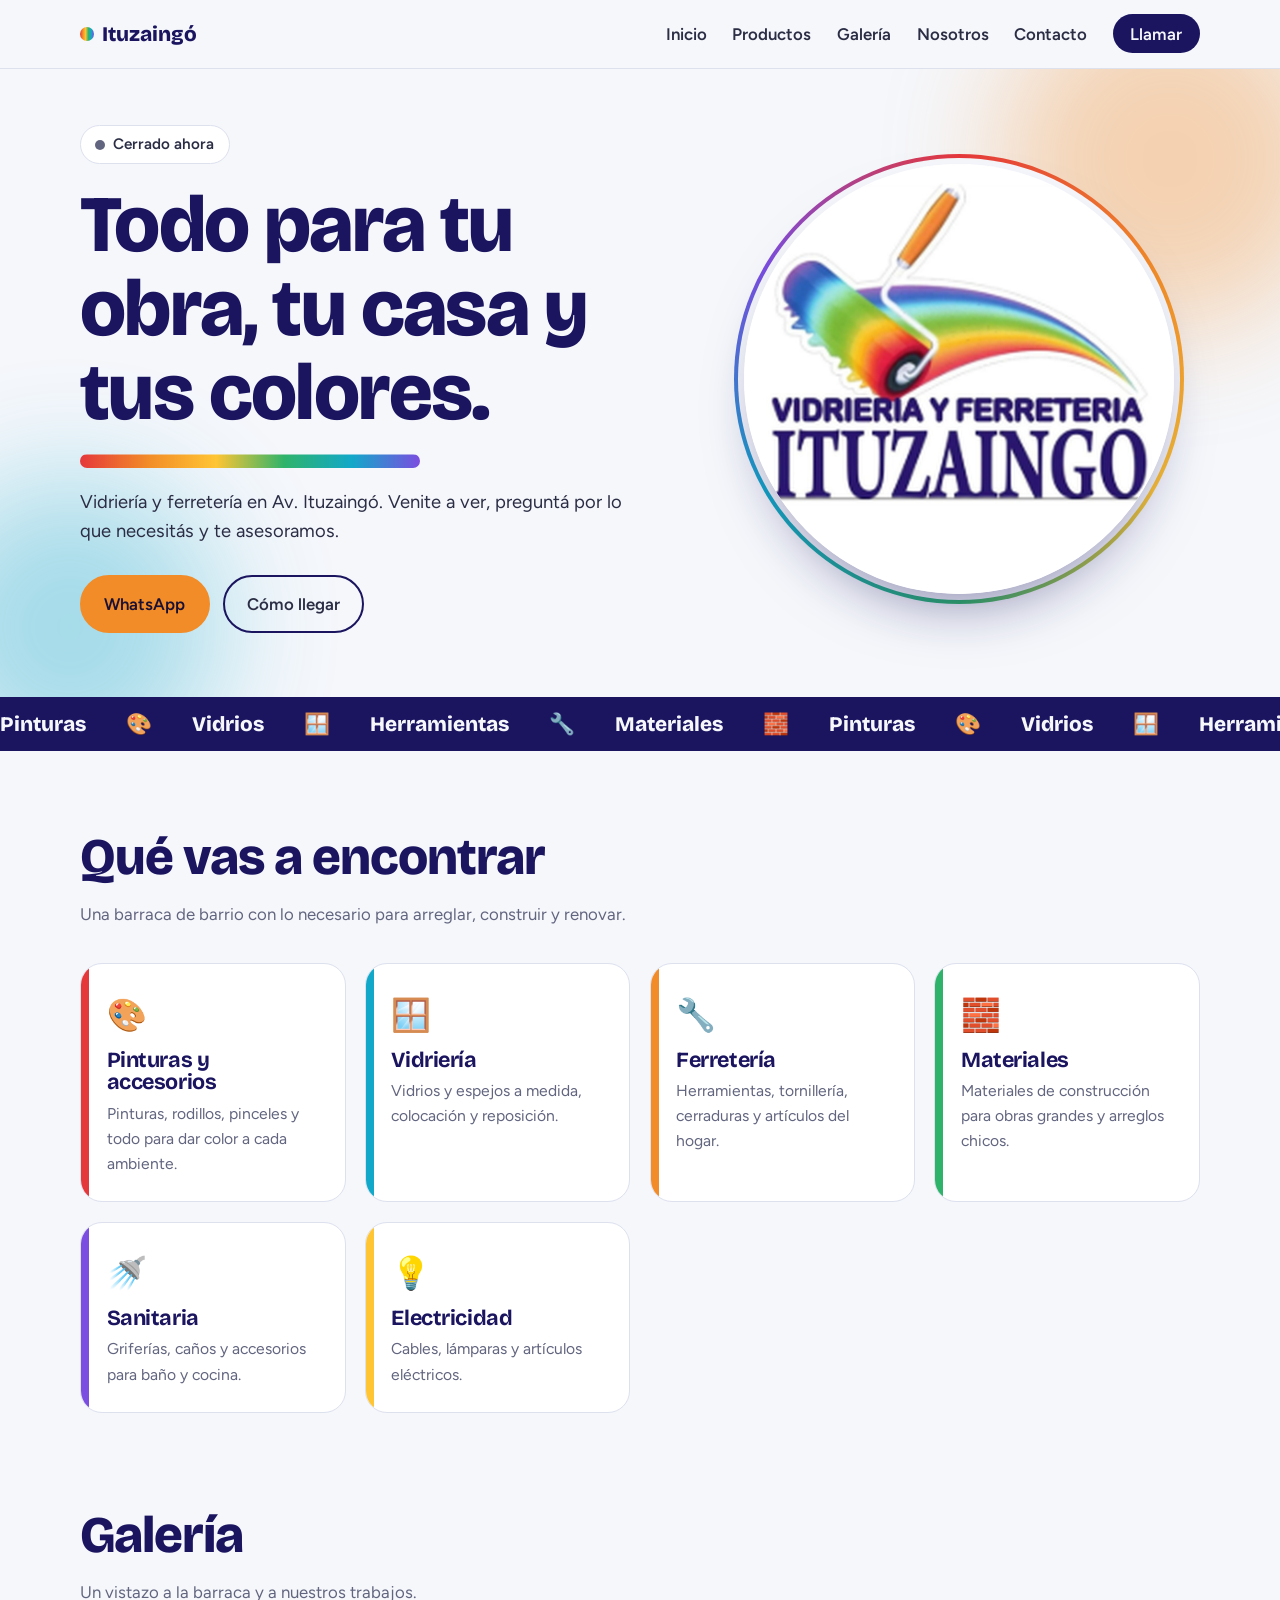
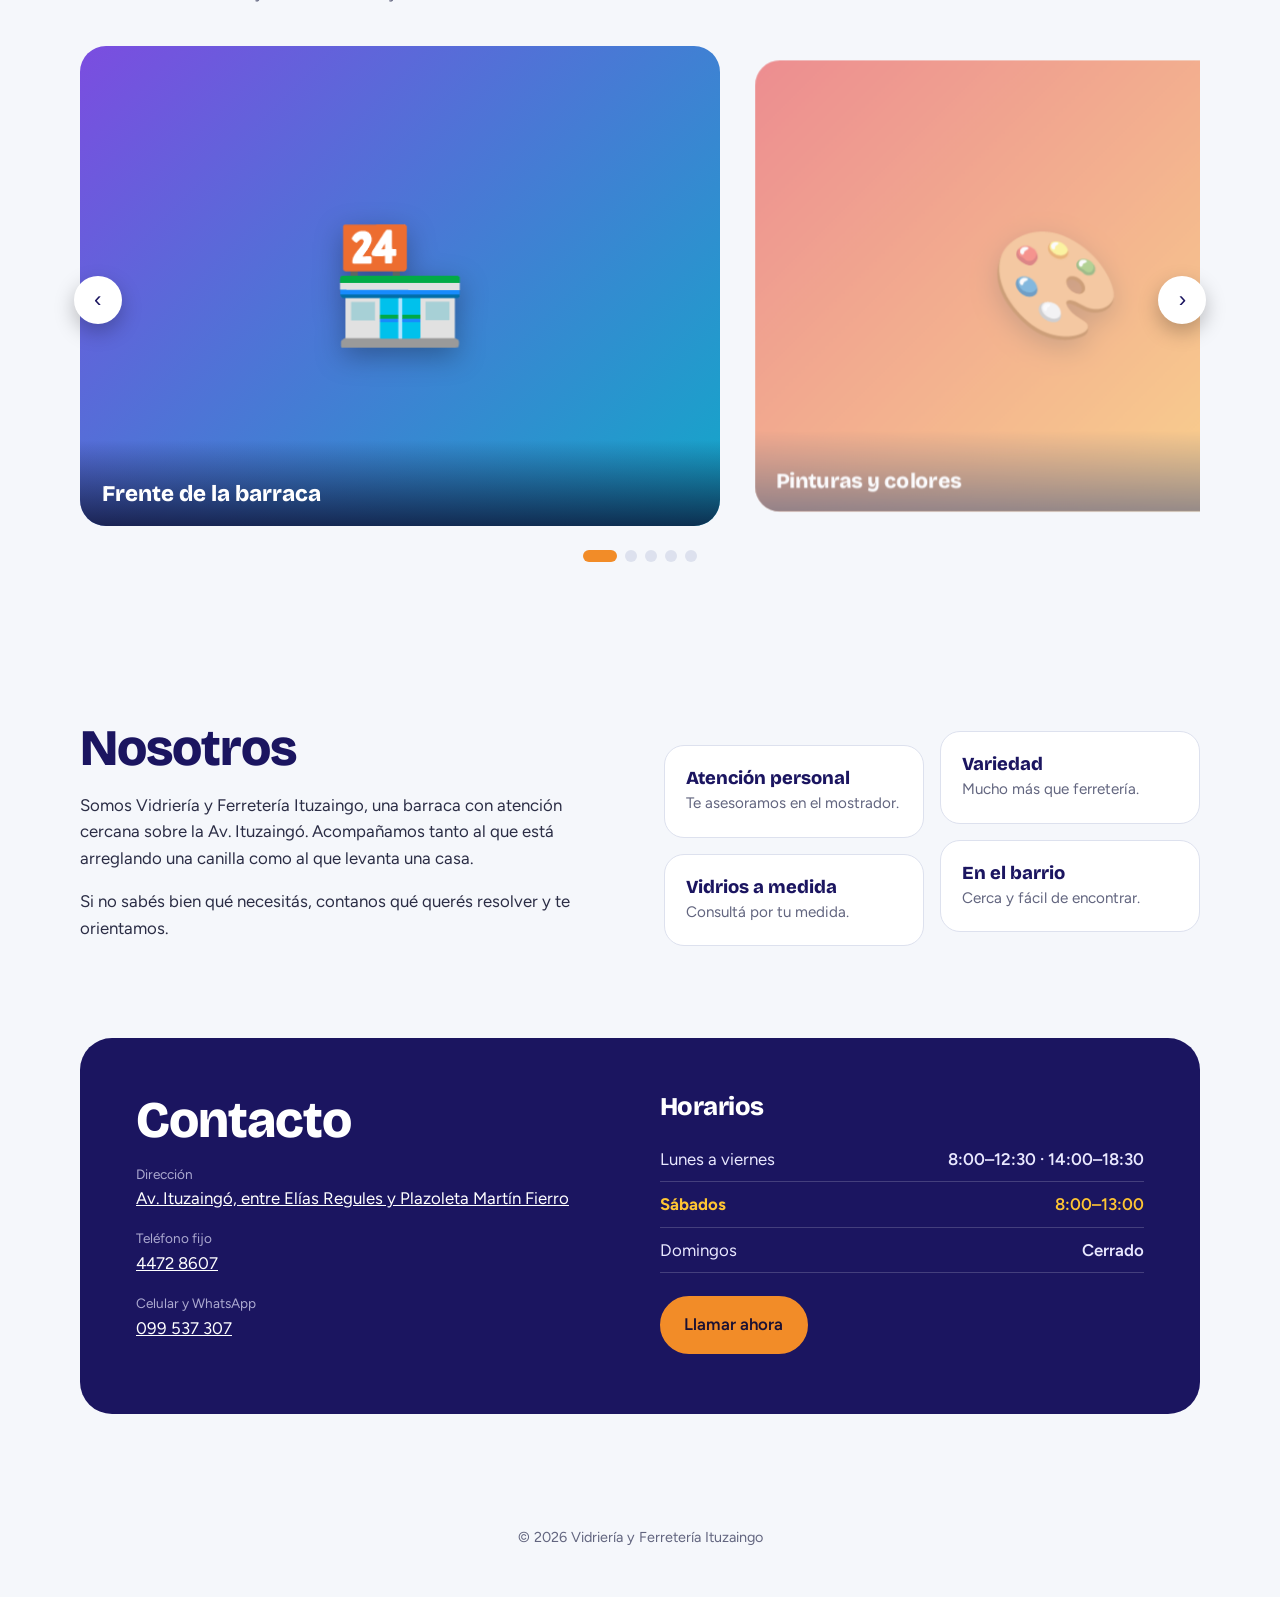
==== index.html @ 7d76b1da "Create index.html" ====
<!DOCTYPE html>
<html lang="es">
<head>
<meta charset="utf-8">
<meta name="viewport" content="width=device-width, initial-scale=1, viewport-fit=cover">
<title>Barraca Ituzaingó · Vidriería y Ferretería</title>
<meta name="description" content="Vidriería y Ferretería Ituzaingo. Av. Ituzaingó, entre Elías Regules y Plazoleta Martín Fierro.">
<link rel="preconnect" href="https://fonts.googleapis.com">
<link href="https://fonts.googleapis.com/css2?family=Bricolage+Grotesque:opsz,wght@12..96,500;12..96,800&family=Figtree:wght@400;600&display=swap" rel="stylesheet">
<style>
:root{--bg:#f5f7fb;--ink:#1b1560;--text:#2b2d45;--muted:#62657f;--card:#fff;--line:#dde1ee;--o:#f28c28;--y:#ffc533;--g:#2fb36a;--t:#12a8c9;--p:#7b4de0;--r:#e5383b;
--rb:linear-gradient(90deg,var(--r),var(--o),var(--y),var(--g),var(--t),var(--p));
--d:'Bricolage Grotesque','Trebuchet MS',system-ui,sans-serif;--b:'Figtree',system-ui,-apple-system,'Segoe UI',sans-serif}
:root:not([data-theme="light"]){color-scheme:light dark}
@media (prefers-color-scheme:dark){:root:not([data-theme="light"]){--bg:#0e0f22;--ink:#f1f0ff;--text:#d9daf0;--muted:#9a9cc0;--card:#171936;--line:#2a2d55}}
:root[data-theme="dark"]{--bg:#0e0f22;--ink:#f1f0ff;--text:#d9daf0;--muted:#9a9cc0;--card:#171936;--line:#2a2d55}
*{box-sizing:border-box;margin:0}
:root{padding-top:env(safe-area-inset-top,0px);padding-bottom:env(safe-area-inset-bottom,0px)}
html{scroll-behavior:smooth;scroll-padding-top:84px}
body{background:var(--bg);color:var(--text);font:400 1.05rem/1.6 var(--b);overflow-x:hidden}
h1,h2,h3{font-family:var(--d);color:var(--ink);line-height:1.05;letter-spacing:-.02em}
a{color:inherit}
:focus-visible{outline:3px solid var(--o);outline-offset:3px;border-radius:6px}
.w{width:min(1120px,100% - 2.5rem);margin-inline:auto}
section{padding:5rem 0}
h2{font-size:clamp(2rem,5vw,3.2rem);font-weight:800;margin-bottom:1rem}
.lead{max-width:60ch;color:var(--muted)}
/* header */
header{position:sticky;top:env(safe-area-inset-top,0px);z-index:20;background:color-mix(in srgb,var(--bg) 85%,transparent);backdrop-filter:blur(12px);border-bottom:1px solid var(--line)}
header .w{display:flex;align-items:center;justify-content:space-between;height:68px}
.brand{font:800 1.3rem var(--d);color:var(--ink);text-decoration:none;display:flex;gap:.5rem;align-items:center}
.brand i{width:14px;height:14px;border-radius:50%;background:var(--rb);display:inline-block}
nav ul{display:flex;gap:1.6rem;list-style:none;padding:0;align-items:center}
nav a{text-decoration:none;font-weight:600;position:relative;padding:.3rem 0}
nav a:not(.cta)::after{content:"";position:absolute;left:0;bottom:-2px;height:3px;width:100%;background:var(--rb);transform:scaleX(0);transform-origin:left;transition:transform .3s}
nav a:not(.cta):hover::after{transform:scaleX(1)}
.cta{background:var(--ink);color:var(--bg);padding:.6rem 1.1rem;border-radius:99px;font-weight:600;text-decoration:none}
.burger{display:none;background:none;border:0;width:44px;height:44px;cursor:pointer;color:var(--ink)}
.burger span{display:block;height:3px;background:currentColor;margin:6px 10px;border-radius:3px;transition:.3s}
@media(max-width:820px){.burger{display:block}
nav{position:fixed;inset:68px 0 auto 0;background:var(--bg);border-bottom:1px solid var(--line);padding:1rem 1.5rem 1.5rem;transform:translateY(-130%);transition:transform .35s;z-index:-1}
nav.open{transform:none}nav ul{flex-direction:column;align-items:flex-start;gap:1rem;font-size:1.2rem}
.burger.open span:nth-child(1){transform:translateY(9px) rotate(45deg)}.burger.open span:nth-child(2){opacity:0}.burger.open span:nth-child(3){transform:translateY(-9px) rotate(-45deg)}}
/* hero */
.hero{padding:3.5rem 0 4rem;position:relative;overflow:hidden}
.hero .w{display:grid;grid-template-columns:1.1fr .9fr;gap:3rem;align-items:center}
.hero h1{font-size:clamp(2.6rem,7vw,5rem);font-weight:800}
.hero p{margin:1.2rem 0 1.8rem;max-width:46ch;font-size:1.15rem}
.sweep{display:block;height:14px;border-radius:99px;background:var(--rb);margin-top:1.2rem;width:min(340px,80%);clip-path:inset(0 100% 0 0);animation:paint 1.4s .3s cubic-bezier(.7,0,.2,1) forwards}
@keyframes paint{to{clip-path:inset(0 0 0 0)}}
.btns{display:flex;flex-wrap:wrap;gap:.8rem}
.btn{display:inline-flex;align-items:center;gap:.5rem;padding:.85rem 1.4rem;border-radius:99px;font-weight:600;text-decoration:none;border:2px solid var(--ink);transition:transform .2s,box-shadow .2s}
.btn.main{background:var(--o);border-color:var(--o);color:#1a1033}
.btn:hover{transform:translateY(-3px);box-shadow:0 10px 24px -10px var(--o)}
.logo-card{position:relative;border-radius:50%;width:min(100%,430px);aspect-ratio:1;margin-inline:auto;animation:float 7s ease-in-out infinite}
.logo-card::before{content:"";position:absolute;inset:-10px;border-radius:50%;background:conic-gradient(var(--r),var(--o),var(--y),var(--g),var(--t),var(--p),var(--r));animation:spin 9s linear infinite}
.logo-card img{position:relative;width:100%;height:100%;display:block;border-radius:50%;background:#fff;box-shadow:0 30px 60px -25px rgba(27,21,96,.55),0 0 0 6px var(--bg)}
@keyframes spin{to{transform:rotate(360deg)}}
@keyframes float{50%{transform:translateY(-14px) rotate(-1.5deg)}}
.blob{position:absolute;border-radius:50%;filter:blur(60px);opacity:.35;z-index:-1}
.status{display:inline-flex;gap:.5rem;align-items:center;font-weight:600;font-size:.95rem;background:var(--card);border:1px solid var(--line);padding:.4rem .9rem;border-radius:99px;margin-bottom:1.2rem}
.status i{width:10px;height:10px;border-radius:50%;background:var(--muted)}
.status.on i{background:var(--g);animation:pulse 1.8s infinite}
@keyframes pulse{0%{box-shadow:0 0 0 0 rgba(47,179,106,.6)}100%{box-shadow:0 0 0 12px transparent}}
@media(max-width:820px){.hero .w{grid-template-columns:1fr}.logo-card{width:min(78%,340px);order:-1}}
/* marquee */
.band{background:var(--ink);color:var(--bg);overflow:hidden;padding:.9rem 0;font:800 1.3rem var(--d)}
.band div{display:flex;gap:2.5rem;width:max-content;animation:slide 30s linear infinite}
@keyframes slide{to{transform:translateX(-50%)}}
/* productos */
.grid{display:grid;grid-template-columns:repeat(auto-fit,minmax(250px,1fr));gap:1.2rem;margin-top:2.2rem}
.card{background:var(--card);border:1px solid var(--line);border-radius:22px;padding:1.6rem;position:relative;overflow:hidden;transition:transform .3s,border-color .3s}
.card::before{content:"";position:absolute;inset:0 auto 0 0;width:8px;background:var(--c);transition:width .35s}
.card:hover{transform:translateY(-6px)}.card:hover::before{width:100%;opacity:.12}
.card b{font-size:2rem;display:block;margin-bottom:.5rem;position:relative}
.card h3{font-size:1.35rem;margin-bottom:.4rem;position:relative}
.card p{font-size:.98rem;color:var(--muted);position:relative}
/* carrusel */
.car{position:relative;margin-top:2rem}
.track{display:flex;gap:1rem;overflow-x:auto;scroll-snap-type:x mandatory;scrollbar-width:none;padding:.5rem 0}
.track::-webkit-scrollbar{display:none}
.slide{flex:0 0 min(78%,640px);scroll-snap-align:center;aspect-ratio:4/3;border-radius:26px;overflow:hidden;position:relative;display:grid;place-items:center;color:#fff;transition:transform .5s,opacity .5s;opacity:.55;transform:scale(.94)}
.slide.act{opacity:1;transform:none}
.slide img{position:absolute;inset:0;width:100%;height:100%;object-fit:cover}
.slide .ic{font-size:clamp(4rem,14vw,7rem);filter:drop-shadow(0 8px 14px rgba(0,0,0,.3))}
.slide figcaption{position:absolute;left:0;right:0;bottom:0;padding:2.5rem 1.4rem 1.2rem;background:linear-gradient(transparent,rgba(10,8,40,.75));font:800 1.4rem var(--d)}
.arr{position:absolute;top:50%;translate:0 -50%;width:48px;height:48px;border-radius:50%;border:0;background:var(--card);color:var(--ink);font-size:1.4rem;cursor:pointer;box-shadow:0 8px 20px rgba(0,0,0,.25);z-index:2;transition:transform .2s}
.arr:hover{transform:scale(1.12)}.prev{left:-.4rem}.next{right:-.4rem}
.dots{display:flex;justify-content:center;gap:.5rem;margin-top:1rem}
.dots button{width:12px;height:12px;border-radius:99px;border:0;background:var(--line);cursor:pointer;transition:.3s;padding:0}
.dots button.act{width:34px;background:var(--o)}
/* nosotros */
.about{display:grid;grid-template-columns:1fr 1fr;gap:3rem;align-items:center}
.pills{display:grid;grid-template-columns:1fr 1fr;gap:1rem}
.pills div{background:var(--card);border:1px solid var(--line);border-radius:20px;padding:1.3rem}
.pills strong{display:block;font:800 1.15rem var(--d);color:var(--ink)}
.pills span{font-size:.95rem;color:var(--muted)}
.pills div:nth-child(odd){transform:translateY(14px)}
@media(max-width:820px){.about{grid-template-columns:1fr}}
/* contacto */
.contact{background:var(--ink);color:#e9e8ff;border-radius:32px;padding:clamp(1.5rem,5vw,3.5rem);display:grid;grid-template-columns:1fr 1fr;gap:2.5rem}
.contact h2{color:#fff}
.contact a{color:#fff}
.contact li{list-style:none;margin-bottom:1rem}
.contact ul{padding:0}
.contact small{display:block;opacity:.7;font-size:.85rem}
.hrs{width:100%;border-collapse:collapse;margin-bottom:1.4rem}
.hrs td{padding:.55rem 0;border-bottom:1px solid rgba(255,255,255,.18)}
.hrs td:last-child{text-align:right;font-weight:600}
.hrs tr.today{color:var(--y);font-weight:700}
@media(max-width:820px){.contact{grid-template-columns:1fr}}
footer{padding:2rem 0 3rem;text-align:center;color:var(--muted);font-size:.9rem}
.rv{opacity:0;transform:translateY(24px);transition:opacity .7s,transform .7s}.rv.in{opacity:1;transform:none}
@media(prefers-reduced-motion:reduce){*{animation:none!important;transition:none!important}.sweep{clip-path:none}.rv{opacity:1;transform:none}html{scroll-behavior:auto}}
</style>
</head>
<body>
<header><div class="w">
<a class="brand" href="#inicio"><i></i>Ituzaingó</a>
<button class="burger" aria-label="Abrir menú" aria-expanded="false"><span></span><span></span><span></span></button>
<nav id="nav"><ul>
<li><a href="#inicio">Inicio</a></li><li><a href="#productos">Productos</a></li><li><a href="#galeria">Galería</a></li><li><a href="#nosotros">Nosotros</a></li><li><a href="#contacto">Contacto</a></li>
<li><a class="cta" href="tel:099537307">Llamar</a></li></ul></nav>
</div></header>

<main>
<section class="hero" id="inicio"><div class="blob" style="width:340px;height:340px;background:var(--o);top:-80px;right:-60px"></div><div class="blob" style="width:300px;height:300px;background:var(--t);bottom:-80px;left:-80px"></div>
<div class="w">
<div>
<div class="status" id="status"><i></i><span>Consultando horario…</span></div>
<h1>Todo para tu obra, tu casa y tus colores.</h1>
<span class="sweep"></span>
<p>Vidriería y ferretería en Av. Ituzaingó. Venite a ver, preguntá por lo que necesitás y te asesoramos.</p>
<div class="btns"><a class="btn main" href="https://wa.me/59899537307" target="_blank" rel="noopener">WhatsApp</a><a class="btn" href="#contacto">Cómo llegar</a></div>
</div>
<div class="logo-card"><img data-logo alt="Logo Vidriería y Ferretería Ituzaingo"></div>
</div></section>

<div class="band" aria-hidden="true"><div><span>Pinturas</span><span>🎨</span><span>Vidrios</span><span>🪟</span><span>Herramientas</span><span>🔧</span><span>Materiales</span><span>🧱</span><span>Pinturas</span><span>🎨</span><span>Vidrios</span><span>🪟</span><span>Herramientas</span><span>🔧</span><span>Materiales</span><span>🧱</span></div></div>

<section id="productos"><div class="w">
<h2 class="rv">Qué vas a encontrar</h2>
<p class="lead rv">Una barraca de barrio con lo necesario para arreglar, construir y renovar.</p>
<div class="grid">
<div class="card rv" style="--c:var(--r)"><b>🎨</b><h3>Pinturas y accesorios</h3><p>Pinturas, rodillos, pinceles y todo para dar color a cada ambiente.</p></div>
<div class="card rv" style="--c:var(--t)"><b>🪟</b><h3>Vidriería</h3><p>Vidrios y espejos a medida, colocación y reposición.</p></div>
<div class="card rv" style="--c:var(--o)"><b>🔧</b><h3>Ferretería</h3><p>Herramientas, tornillería, cerraduras y artículos del hogar.</p></div>
<div class="card rv" style="--c:var(--g)"><b>🧱</b><h3>Materiales</h3><p>Materiales de construcción para obras grandes y arreglos chicos.</p></div>
<div class="card rv" style="--c:var(--p)"><b>🚿</b><h3>Sanitaria</h3><p>Griferías, caños y accesorios para baño y cocina.</p></div>
<div class="card rv" style="--c:var(--y)"><b>💡</b><h3>Electricidad</h3><p>Cables, lámparas y artículos eléctricos.</p></div>
</div></div></section>

<section id="galeria" style="padding-top:1rem"><div class="w">
<h2 class="rv">Galería</h2>
<p class="lead rv">Un vistazo a la barraca y a nuestros trabajos.</p>
<div class="car">
<button class="arr prev" aria-label="Anterior">‹</button>
<div class="track" id="track" tabindex="0" aria-label="Galería de fotos"></div>
<button class="arr next" aria-label="Siguiente">›</button>
<div class="dots" id="dots"></div>
</div></div></section>

<section id="nosotros"><div class="w about">
<div>
<h2 class="rv">Nosotros</h2>
<p class="rv">Somos Vidriería y Ferretería Ituzaingo, una barraca con atención cercana sobre la Av. Ituzaingó. Acompañamos tanto al que está arreglando una canilla como al que levanta una casa.</p>
<p class="rv" style="margin-top:1rem">Si no sabés bien qué necesitás, contanos qué querés resolver y te orientamos.</p>
</div>
<div class="pills rv">
<div><strong>Atención personal</strong><span>Te asesoramos en el mostrador.</span></div>
<div><strong>Variedad</strong><span>Mucho más que ferretería.</span></div>
<div><strong>Vidrios a medida</strong><span>Consultá por tu medida.</span></div>
<div><strong>En el barrio</strong><span>Cerca y fácil de encontrar.</span></div>
</div></div></section>

<section id="contacto" style="padding-top:1rem"><div class="w"><div class="contact">
<div>
<h2>Contacto</h2>
<ul>
<li><small>Dirección</small><a href="https://www.google.com/maps/search/?api=1&query=Av.+Ituzaingó+y+Elías+Regules" target="_blank" rel="noopener">Av. Ituzaingó, entre Elías Regules y Plazoleta Martín Fierro</a></li>
<li><small>Teléfono fijo</small><a href="tel:44728607">4472 8607</a></li>
<li><small>Celular y WhatsApp</small><a href="https://wa.me/59899537307" target="_blank" rel="noopener">099 537 307</a></li>
</ul>
</div>
<div>
<h2 style="font-size:1.6rem">Horarios</h2>
<table class="hrs" id="hrs">
<tr data-d="1,2,3,4,5"><td>Lunes a viernes</td><td>8:00–12:30 · 14:00–18:30</td></tr>
<tr data-d="6"><td>Sábados</td><td>8:00–13:00</td></tr>
<tr data-d="0"><td>Domingos</td><td>Cerrado</td></tr>
</table>
<a class="btn main" href="tel:099537307">Llamar ahora</a>
</div></div></div></section>
</main>
<footer>© <span id="yr"></span> Vidriería y Ferretería Ituzaingo</footer>

<script>
const LOGO="[data-uri]";
document.querySelectorAll('[data-logo]').forEach(i=>i.src=LOGO);
document.getElementById('yr').textContent=new Date().getFullYear();
/* Para usar fotos reales: poné la ruta o un data: URI en "src" */
const FOTOS=[
{t:'Frente de la barraca',i:'🏪',g:['#7b4de0','#12a8c9'],src:''},
{t:'Pinturas y colores',i:'🎨',g:['#e5383b','#ffc533'],src:''},
{t:'Vidrios y espejos',i:'🪟',g:['#12a8c9','#2fb36a'],src:''},
{t:'Herramientas',i:'🔧',g:['#f28c28','#e5383b'],src:''},
{t:'Materiales de obra',i:'🧱',g:['#2fb36a','#12a8c9'],src:''}];
const track=document.getElementById('track'),dots=document.getElementById('dots');
FOTOS.forEach((f,n)=>{
 const s=document.createElement('figure');s.className='slide';s.style.background=`linear-gradient(135deg,${f.g[0]},${f.g[1]})`;
 s.innerHTML=(f.src?`<img src="${f.src}" alt="${f.t}">`:`<span class="ic" aria-hidden="true">${f.i}</span>`)+`<figcaption>${f.t}</figcaption>`;
 track.appendChild(s);
 const d=document.createElement('button');d.setAttribute('aria-label','Foto '+(n+1));d.onclick=()=>go(n);dots.appendChild(d)});
const slides=[...track.children],dts=[...dots.children];let cur=0,timer;
function go(n){cur=(n+slides.length)%slides.length;const s=slides[cur];track.scrollTo({left:s.offsetLeft-(track.clientWidth-s.clientWidth)/2,behavior:'smooth'})}
function sync(){const c=track.scrollLeft+track.clientWidth/2;let b=0,m=1e9;slides.forEach((s,i)=>{const d=Math.abs(s.offsetLeft+s.clientWidth/2-c);if(d<m){m=d;b=i}});cur=b;slides.forEach((s,i)=>s.classList.toggle('act',i===b));dts.forEach((d,i)=>d.classList.toggle('act',i===b))}
track.addEventListener('scroll',()=>requestAnimationFrame(sync));sync();
document.querySelector('.prev').onclick=()=>go(cur-1);document.querySelector('.next').onclick=()=>go(cur+1);
const reduce=matchMedia('(prefers-reduced-motion:reduce)').matches;
function play(){stop();if(!reduce)timer=setInterval(()=>go(cur+1),4500)}function stop(){clearInterval(timer)}
['mouseenter','touchstart','focusin'].forEach(e=>track.addEventListener(e,stop,{passive:true}));
['mouseleave','touchend','focusout'].forEach(e=>track.addEventListener(e,play,{passive:true}));
track.addEventListener('keydown',e=>{if(e.key==='ArrowRight')go(cur+1);if(e.key==='ArrowLeft')go(cur-1)});
play();
/* menú móvil */
const bg=document.querySelector('.burger'),nav=document.getElementById('nav');
bg.onclick=()=>{const o=nav.classList.toggle('open');bg.classList.toggle('open',o);bg.setAttribute('aria-expanded',o)};
nav.querySelectorAll('a').forEach(a=>a.onclick=()=>{nav.classList.remove('open');bg.classList.remove('open')});
/* aparición al hacer scroll */
const io=new IntersectionObserver(es=>es.forEach(e=>{if(e.isIntersecting){e.target.classList.add('in');io.unobserve(e.target)}}),{threshold:.15});
document.querySelectorAll('.rv').forEach((el,i)=>{el.style.transitionDelay=(i%3)*90+'ms';io.observe(el)});
/* abierto ahora (hora de Uruguay) */
(function(){
 const p=new Intl.DateTimeFormat('en-US',{timeZone:'America/Montevideo',weekday:'short',hour:'2-digit',minute:'2-digit',hour12:false}).formatToParts(new Date());
 const g=t=>p.find(x=>x.type===t).value;
 const day=['Sun','Mon','Tue','Wed','Thu','Fri','Sat'].indexOf(g('weekday'));
 const m=(+g('hour')%24)*60+ +g('minute');
 const H={1:[[480,750],[840,1110]],2:[[480,750],[840,1110]],3:[[480,750],[840,1110]],4:[[480,750],[840,1110]],5:[[480,750],[840,1110]],6:[[480,780]],0:[]};
 const open=(H[day]||[]).some(r=>m>=r[0]&&m<r[1]);
 const st=document.getElementById('status');st.classList.toggle('on',open);
 st.lastChild.textContent=open?'Abierto ahora':'Cerrado ahora';
 document.querySelectorAll('#hrs tr').forEach(r=>{if(r.dataset.d.split(',').includes(String(day)))r.classList.add('today')});
})();
</script>
</body>
</html>
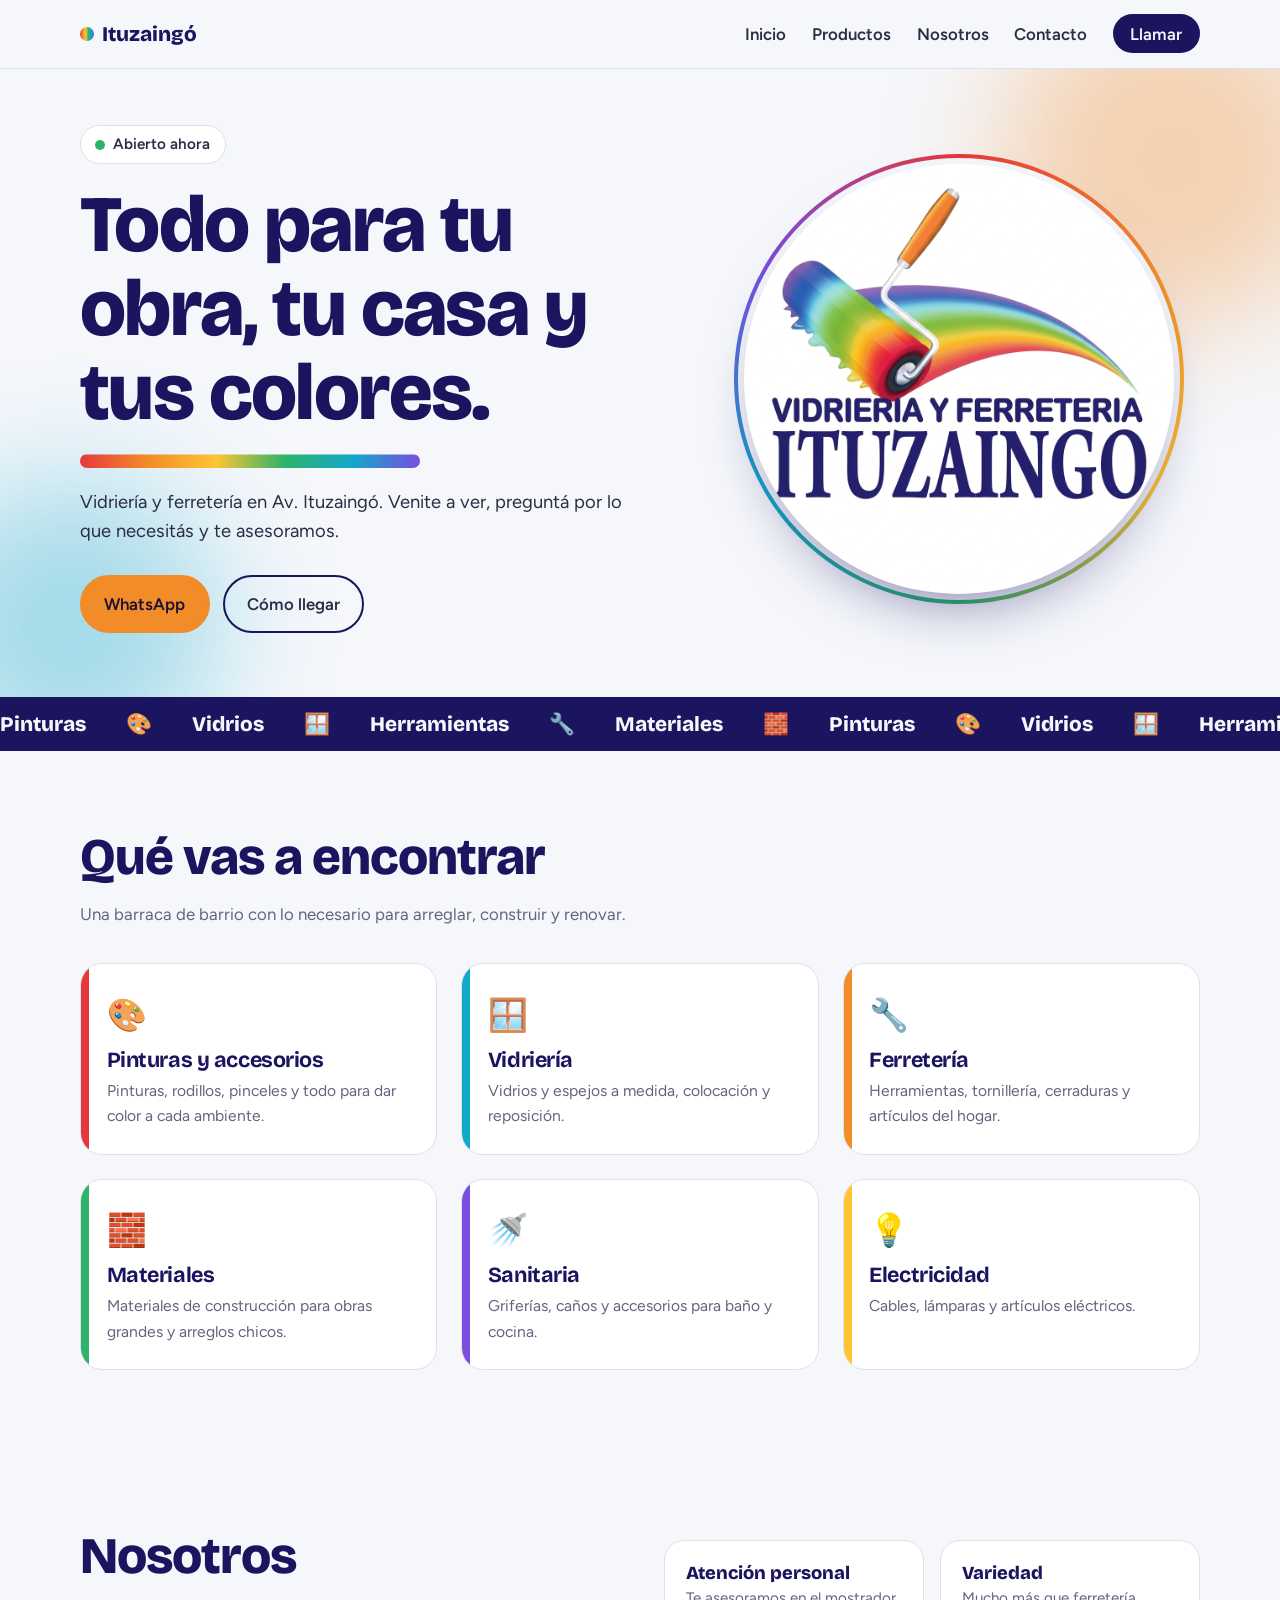
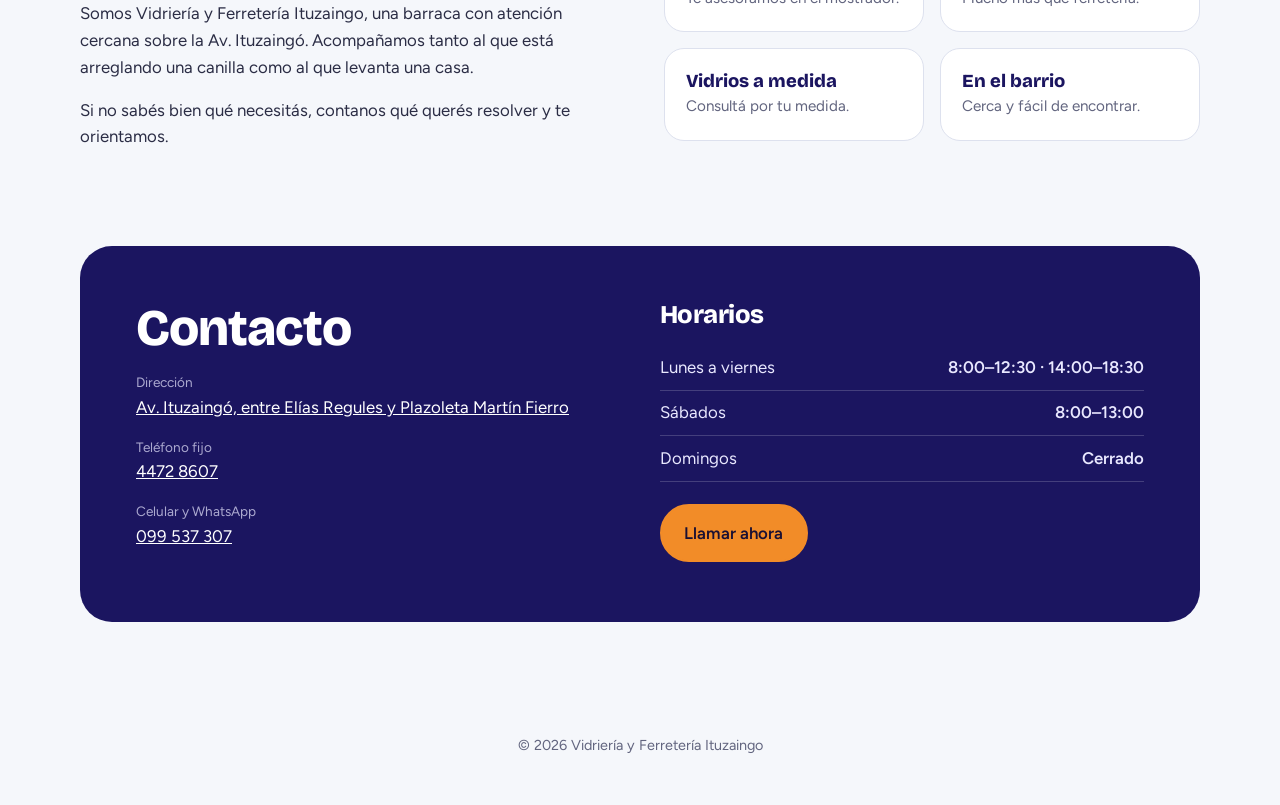
==== commit 25b865d6: "Arreglos" ====
--- a/index.html
+++ b/index.html
@@ -25,7 +25,8 @@
 section{padding:5rem 0}
 h2{font-size:clamp(2rem,5vw,3.2rem);font-weight:800;margin-bottom:1rem}
 .lead{max-width:60ch;color:var(--muted)}
-/* header */
+
+/* Header */
 header{position:sticky;top:env(safe-area-inset-top,0px);z-index:20;background:color-mix(in srgb,var(--bg) 85%,transparent);backdrop-filter:blur(12px);border-bottom:1px solid var(--line)}
 header .w{display:flex;align-items:center;justify-content:space-between;height:68px}
 .brand{font:800 1.3rem var(--d);color:var(--ink);text-decoration:none;display:flex;gap:.5rem;align-items:center}
@@ -41,7 +42,8 @@
 nav{position:fixed;inset:68px 0 auto 0;background:var(--bg);border-bottom:1px solid var(--line);padding:1rem 1.5rem 1.5rem;transform:translateY(-130%);transition:transform .35s;z-index:-1}
 nav.open{transform:none}nav ul{flex-direction:column;align-items:flex-start;gap:1rem;font-size:1.2rem}
 .burger.open span:nth-child(1){transform:translateY(9px) rotate(45deg)}.burger.open span:nth-child(2){opacity:0}.burger.open span:nth-child(3){transform:translateY(-9px) rotate(-45deg)}}
-/* hero */
+
+/* Hero */
 .hero{padding:3.5rem 0 4rem;position:relative;overflow:hidden}
 .hero .w{display:grid;grid-template-columns:1.1fr .9fr;gap:3rem;align-items:center}
 .hero h1{font-size:clamp(2.6rem,7vw,5rem);font-weight:800}
@@ -54,50 +56,38 @@
 .btn:hover{transform:translateY(-3px);box-shadow:0 10px 24px -10px var(--o)}
 .logo-card{position:relative;border-radius:50%;width:min(100%,430px);aspect-ratio:1;margin-inline:auto;animation:float 7s ease-in-out infinite}
 .logo-card::before{content:"";position:absolute;inset:-10px;border-radius:50%;background:conic-gradient(var(--r),var(--o),var(--y),var(--g),var(--t),var(--p),var(--r));animation:spin 9s linear infinite}
-.logo-card img{position:relative;width:100%;height:100%;display:block;border-radius:50%;background:#fff;box-shadow:0 30px 60px -25px rgba(27,21,96,.55),0 0 0 6px var(--bg)}
+.logo-card img{position:relative;width:100%;height:100%;object-fit:cover;display:block;border-radius:50%;background:#fff;box-shadow:0 30px 60px -25px rgba(27,21,96,.55),0 0 0 6px var(--bg)}
 @keyframes spin{to{transform:rotate(360deg)}}
 @keyframes float{50%{transform:translateY(-14px) rotate(-1.5deg)}}
 .blob{position:absolute;border-radius:50%;filter:blur(60px);opacity:.35;z-index:-1}
 .status{display:inline-flex;gap:.5rem;align-items:center;font-weight:600;font-size:.95rem;background:var(--card);border:1px solid var(--line);padding:.4rem .9rem;border-radius:99px;margin-bottom:1.2rem}
-.status i{width:10px;height:10px;border-radius:50%;background:var(--muted)}
-.status.on i{background:var(--g);animation:pulse 1.8s infinite}
+.status i{width:10px;height:10px;border-radius:50%;background:var(--g);animation:pulse 1.8s infinite}
 @keyframes pulse{0%{box-shadow:0 0 0 0 rgba(47,179,106,.6)}100%{box-shadow:0 0 0 12px transparent}}
 @media(max-width:820px){.hero .w{grid-template-columns:1fr}.logo-card{width:min(78%,340px);order:-1}}
-/* marquee */
+
+/* Marquee */
 .band{background:var(--ink);color:var(--bg);overflow:hidden;padding:.9rem 0;font:800 1.3rem var(--d)}
 .band div{display:flex;gap:2.5rem;width:max-content;animation:slide 30s linear infinite}
 @keyframes slide{to{transform:translateX(-50%)}}
-/* productos */
-.grid{display:grid;grid-template-columns:repeat(auto-fit,minmax(250px,1fr));gap:1.2rem;margin-top:2.2rem}
+
+/* Productos */
+.grid{display:grid;grid-template-columns:repeat(auto-fit,minmax(280px,1fr));gap:1.5rem;margin-top:2.2rem}
 .card{background:var(--card);border:1px solid var(--line);border-radius:22px;padding:1.6rem;position:relative;overflow:hidden;transition:transform .3s,border-color .3s}
 .card::before{content:"";position:absolute;inset:0 auto 0 0;width:8px;background:var(--c);transition:width .35s}
 .card:hover{transform:translateY(-6px)}.card:hover::before{width:100%;opacity:.12}
 .card b{font-size:2rem;display:block;margin-bottom:.5rem;position:relative}
 .card h3{font-size:1.35rem;margin-bottom:.4rem;position:relative}
 .card p{font-size:.98rem;color:var(--muted);position:relative}
-/* carrusel */
-.car{position:relative;margin-top:2rem}
-.track{display:flex;gap:1rem;overflow-x:auto;scroll-snap-type:x mandatory;scrollbar-width:none;padding:.5rem 0}
-.track::-webkit-scrollbar{display:none}
-.slide{flex:0 0 min(78%,640px);scroll-snap-align:center;aspect-ratio:4/3;border-radius:26px;overflow:hidden;position:relative;display:grid;place-items:center;color:#fff;transition:transform .5s,opacity .5s;opacity:.55;transform:scale(.94)}
-.slide.act{opacity:1;transform:none}
-.slide img{position:absolute;inset:0;width:100%;height:100%;object-fit:cover}
-.slide .ic{font-size:clamp(4rem,14vw,7rem);filter:drop-shadow(0 8px 14px rgba(0,0,0,.3))}
-.slide figcaption{position:absolute;left:0;right:0;bottom:0;padding:2.5rem 1.4rem 1.2rem;background:linear-gradient(transparent,rgba(10,8,40,.75));font:800 1.4rem var(--d)}
-.arr{position:absolute;top:50%;translate:0 -50%;width:48px;height:48px;border-radius:50%;border:0;background:var(--card);color:var(--ink);font-size:1.4rem;cursor:pointer;box-shadow:0 8px 20px rgba(0,0,0,.25);z-index:2;transition:transform .2s}
-.arr:hover{transform:scale(1.12)}.prev{left:-.4rem}.next{right:-.4rem}
-.dots{display:flex;justify-content:center;gap:.5rem;margin-top:1rem}
-.dots button{width:12px;height:12px;border-radius:99px;border:0;background:var(--line);cursor:pointer;transition:.3s;padding:0}
-.dots button.act{width:34px;background:var(--o)}
-/* nosotros */
+
+/* Nosotros */
 .about{display:grid;grid-template-columns:1fr 1fr;gap:3rem;align-items:center}
 .pills{display:grid;grid-template-columns:1fr 1fr;gap:1rem}
 .pills div{background:var(--card);border:1px solid var(--line);border-radius:20px;padding:1.3rem}
 .pills strong{display:block;font:800 1.15rem var(--d);color:var(--ink)}
 .pills span{font-size:.95rem;color:var(--muted)}
-.pills div:nth-child(odd){transform:translateY(14px)}
 @media(max-width:820px){.about{grid-template-columns:1fr}}
-/* contacto */
+
+/* Contacto */
 .contact{background:var(--ink);color:#e9e8ff;border-radius:32px;padding:clamp(1.5rem,5vw,3.5rem);display:grid;grid-template-columns:1fr 1fr;gap:2.5rem}
 .contact h2{color:#fff}
 .contact a{color:#fff}
@@ -107,140 +97,129 @@
 .hrs{width:100%;border-collapse:collapse;margin-bottom:1.4rem}
 .hrs td{padding:.55rem 0;border-bottom:1px solid rgba(255,255,255,.18)}
 .hrs td:last-child{text-align:right;font-weight:600}
-.hrs tr.today{color:var(--y);font-weight:700}
 @media(max-width:820px){.contact{grid-template-columns:1fr}}
+
 footer{padding:2rem 0 3rem;text-align:center;color:var(--muted);font-size:.9rem}
-.rv{opacity:0;transform:translateY(24px);transition:opacity .7s,transform .7s}.rv.in{opacity:1;transform:none}
-@media(prefers-reduced-motion:reduce){*{animation:none!important;transition:none!important}.sweep{clip-path:none}.rv{opacity:1;transform:none}html{scroll-behavior:auto}}
+@media(prefers-reduced-motion:reduce){*{animation:none!important;transition:none!important}.sweep{clip-path:none}html{scroll-behavior:auto}}
 </style>
 </head>
 <body>
-<header><div class="w">
-<a class="brand" href="#inicio"><i></i>Ituzaingó</a>
-<button class="burger" aria-label="Abrir menú" aria-expanded="false"><span></span><span></span><span></span></button>
-<nav id="nav"><ul>
-<li><a href="#inicio">Inicio</a></li><li><a href="#productos">Productos</a></li><li><a href="#galeria">Galería</a></li><li><a href="#nosotros">Nosotros</a></li><li><a href="#contacto">Contacto</a></li>
-<li><a class="cta" href="tel:099537307">Llamar</a></li></ul></nav>
-</div></header>
+
+<header>
+  <div class="w">
+    <a class="brand" href="#inicio"><i></i>Ituzaingó</a>
+    <button class="burger" aria-label="Abrir menú" aria-expanded="false"><span></span><span></span><span></span></button>
+    <nav id="nav">
+      <ul>
+        <li><a href="#inicio">Inicio</a></li>
+        <li><a href="#productos">Productos</a></li>
+        <li><a href="#nosotros">Nosotros</a></li>
+        <li><a href="#contacto">Contacto</a></li>
+        <li><a class="cta" href="tel:099537307">Llamar</a></li>
+      </ul>
+    </nav>
+  </div>
+</header>
 
 <main>
-<section class="hero" id="inicio"><div class="blob" style="width:340px;height:340px;background:var(--o);top:-80px;right:-60px"></div><div class="blob" style="width:300px;height:300px;background:var(--t);bottom:-80px;left:-80px"></div>
-<div class="w">
-<div>
-<div class="status" id="status"><i></i><span>Consultando horario…</span></div>
-<h1>Todo para tu obra, tu casa y tus colores.</h1>
-<span class="sweep"></span>
-<p>Vidriería y ferretería en Av. Ituzaingó. Venite a ver, preguntá por lo que necesitás y te asesoramos.</p>
-<div class="btns"><a class="btn main" href="https://wa.me/59899537307" target="_blank" rel="noopener">WhatsApp</a><a class="btn" href="#contacto">Cómo llegar</a></div>
-</div>
-<div class="logo-card"><img data-logo alt="Logo Vidriería y Ferretería Ituzaingo"></div>
-</div></section>
-
-<div class="band" aria-hidden="true"><div><span>Pinturas</span><span>🎨</span><span>Vidrios</span><span>🪟</span><span>Herramientas</span><span>🔧</span><span>Materiales</span><span>🧱</span><span>Pinturas</span><span>🎨</span><span>Vidrios</span><span>🪟</span><span>Herramientas</span><span>🔧</span><span>Materiales</span><span>🧱</span></div></div>
-
-<section id="productos"><div class="w">
-<h2 class="rv">Qué vas a encontrar</h2>
-<p class="lead rv">Una barraca de barrio con lo necesario para arreglar, construir y renovar.</p>
-<div class="grid">
-<div class="card rv" style="--c:var(--r)"><b>🎨</b><h3>Pinturas y accesorios</h3><p>Pinturas, rodillos, pinceles y todo para dar color a cada ambiente.</p></div>
-<div class="card rv" style="--c:var(--t)"><b>🪟</b><h3>Vidriería</h3><p>Vidrios y espejos a medida, colocación y reposición.</p></div>
-<div class="card rv" style="--c:var(--o)"><b>🔧</b><h3>Ferretería</h3><p>Herramientas, tornillería, cerraduras y artículos del hogar.</p></div>
-<div class="card rv" style="--c:var(--g)"><b>🧱</b><h3>Materiales</h3><p>Materiales de construcción para obras grandes y arreglos chicos.</p></div>
-<div class="card rv" style="--c:var(--p)"><b>🚿</b><h3>Sanitaria</h3><p>Griferías, caños y accesorios para baño y cocina.</p></div>
-<div class="card rv" style="--c:var(--y)"><b>💡</b><h3>Electricidad</h3><p>Cables, lámparas y artículos eléctricos.</p></div>
-</div></div></section>
-
-<section id="galeria" style="padding-top:1rem"><div class="w">
-<h2 class="rv">Galería</h2>
-<p class="lead rv">Un vistazo a la barraca y a nuestros trabajos.</p>
-<div class="car">
-<button class="arr prev" aria-label="Anterior">‹</button>
-<div class="track" id="track" tabindex="0" aria-label="Galería de fotos"></div>
-<button class="arr next" aria-label="Siguiente">›</button>
-<div class="dots" id="dots"></div>
-</div></div></section>
-
-<section id="nosotros"><div class="w about">
-<div>
-<h2 class="rv">Nosotros</h2>
-<p class="rv">Somos Vidriería y Ferretería Ituzaingo, una barraca con atención cercana sobre la Av. Ituzaingó. Acompañamos tanto al que está arreglando una canilla como al que levanta una casa.</p>
-<p class="rv" style="margin-top:1rem">Si no sabés bien qué necesitás, contanos qué querés resolver y te orientamos.</p>
-</div>
-<div class="pills rv">
-<div><strong>Atención personal</strong><span>Te asesoramos en el mostrador.</span></div>
-<div><strong>Variedad</strong><span>Mucho más que ferretería.</span></div>
-<div><strong>Vidrios a medida</strong><span>Consultá por tu medida.</span></div>
-<div><strong>En el barrio</strong><span>Cerca y fácil de encontrar.</span></div>
-</div></div></section>
-
-<section id="contacto" style="padding-top:1rem"><div class="w"><div class="contact">
-<div>
-<h2>Contacto</h2>
-<ul>
-<li><small>Dirección</small><a href="https://www.google.com/maps/search/?api=1&query=Av.+Ituzaingó+y+Elías+Regules" target="_blank" rel="noopener">Av. Ituzaingó, entre Elías Regules y Plazoleta Martín Fierro</a></li>
-<li><small>Teléfono fijo</small><a href="tel:44728607">4472 8607</a></li>
-<li><small>Celular y WhatsApp</small><a href="https://wa.me/59899537307" target="_blank" rel="noopener">099 537 307</a></li>
-</ul>
-</div>
-<div>
-<h2 style="font-size:1.6rem">Horarios</h2>
-<table class="hrs" id="hrs">
-<tr data-d="1,2,3,4,5"><td>Lunes a viernes</td><td>8:00–12:30 · 14:00–18:30</td></tr>
-<tr data-d="6"><td>Sábados</td><td>8:00–13:00</td></tr>
-<tr data-d="0"><td>Domingos</td><td>Cerrado</td></tr>
-</table>
-<a class="btn main" href="tel:099537307">Llamar ahora</a>
-</div></div></div></section>
+  <section class="hero" id="inicio">
+    <div class="blob" style="width:340px;height:340px;background:var(--o);top:-80px;right:-60px"></div>
+    <div class="blob" style="width:300px;height:300px;background:var(--t);bottom:-80px;left:-80px"></div>
+    <div class="w">
+      <div>
+        <div class="status"><i></i><span>Abierto ahora</span></div>
+        <h1>Todo para tu obra, tu casa y tus colores.</h1>
+        <span class="sweep"></span>
+        <p>Vidriería y ferretería en Av. Ituzaingó. Venite a ver, preguntá por lo que necesitás y te asesoramos.</p>
+        <div class="btns">
+          <a class="btn main" href="https://wa.me/59899537307" target="_blank" rel="noopener">WhatsApp</a>
+          <a class="btn" href="#contacto">Cómo llegar</a>
+        </div>
+      </div>
+      <div class="logo-card">
+        <img src="img/logo.png" alt="Logo Vidriería y Ferretería Ituzaingo">
+      </div>
+    </div>
+  </section>
+
+  <div class="band" aria-hidden="true">
+    <div><span>Pinturas</span><span>🎨</span><span>Vidrios</span><span>🪟</span><span>Herramientas</span><span>🔧</span><span>Materiales</span><span>🧱</span><span>Pinturas</span><span>🎨</span><span>Vidrios</span><span>🪟</span><span>Herramientas</span><span>🔧</span><span>Materiales</span><span>🧱</span></div>
+  </div>
+
+  <section id="productos">
+    <div class="w">
+      <h2>Qué vas a encontrar</h2>
+      <p class="lead">Una barraca de barrio con lo necesario para arreglar, construir y renovar.</p>
+      <div class="grid">
+        <div class="card" style="--c:var(--r)"><b>🎨</b><h3>Pinturas y accesorios</h3><p>Pinturas, rodillos, pinceles y todo para dar color a cada ambiente.</p></div>
+        <div class="card" style="--c:var(--t)"><b>🪟</b><h3>Vidriería</h3><p>Vidrios y espejos a medida, colocación y reposición.</p></div>
+        <div class="card" style="--c:var(--o)"><b>🔧</b><h3>Ferretería</h3><p>Herramientas, tornillería, cerraduras y artículos del hogar.</p></div>
+        <div class="card" style="--c:var(--g)"><b>🧱</b><h3>Materiales</h3><p>Materiales de construcción para obras grandes y arreglos chicos.</p></div>
+        <div class="card" style="--c:var(--p)"><b>🚿</b><h3>Sanitaria</h3><p>Griferías, caños y accesorios para baño y cocina.</p></div>
+        <div class="card" style="--c:var(--y)"><b>💡</b><h3>Electricidad</h3><p>Cables, lámparas y artículos eléctricos.</p></div>
+      </div>
+    </div>
+  </section>
+
+  <section id="nosotros">
+    <div class="w about">
+      <div>
+        <h2>Nosotros</h2>
+        <p>Somos Vidriería y Ferretería Ituzaingo, una barraca con atención cercana sobre la Av. Ituzaingó. Acompañamos tanto al que está arreglando una canilla como al que levanta una casa.</p>
+        <p style="margin-top:1rem">Si no sabés bien qué necesitás, contanos qué querés resolver y te orientamos.</p>
+      </div>
+      <div class="pills">
+        <div><strong>Atención personal</strong><span>Te asesoramos en el mostrador.</span></div>
+        <div><strong>Variedad</strong><span>Mucho más que ferretería.</span></div>
+        <div><strong>Vidrios a medida</strong><span>Consultá por tu medida.</span></div>
+        <div><strong>En el barrio</strong><span>Cerca y fácil de encontrar.</span></div>
+      </div>
+    </div>
+  </section>
+
+  <section id="contacto" style="padding-top:1rem">
+    <div class="w">
+      <div class="contact">
+        <div>
+          <h2>Contacto</h2>
+          <ul>
+            <li><small>Dirección</small><a href="https://www.google.com/maps/search/?api=1&query=Av.+Ituzaingó+y+Elías+Regules" target="_blank" rel="noopener">Av. Ituzaingó, entre Elías Regules y Plazoleta Martín Fierro</a></li>
+            <li><small>Teléfono fijo</small><a href="tel:44728607">4472 8607</a></li>
+            <li><small>Celular y WhatsApp</small><a href="https://wa.me/59899537307" target="_blank" rel="noopener">099 537 307</a></li>
+          </ul>
+        </div>
+        <div>
+          <h2 style="font-size:1.6rem">Horarios</h2>
+          <table class="hrs">
+            <tr><td>Lunes a viernes</td><td>8:00–12:30 · 14:00–18:30</td></tr>
+            <tr><td>Sábados</td><td>8:00–13:00</td></tr>
+            <tr><td>Domingos</td><td>Cerrado</td></tr>
+          </table>
+          <a class="btn main" href="tel:099537307">Llamar ahora</a>
+        </div>
+      </div>
+    </div>
+  </section>
 </main>
+
 <footer>© <span id="yr"></span> Vidriería y Ferretería Ituzaingo</footer>
 
 <script>
-const LOGO="[data-uri]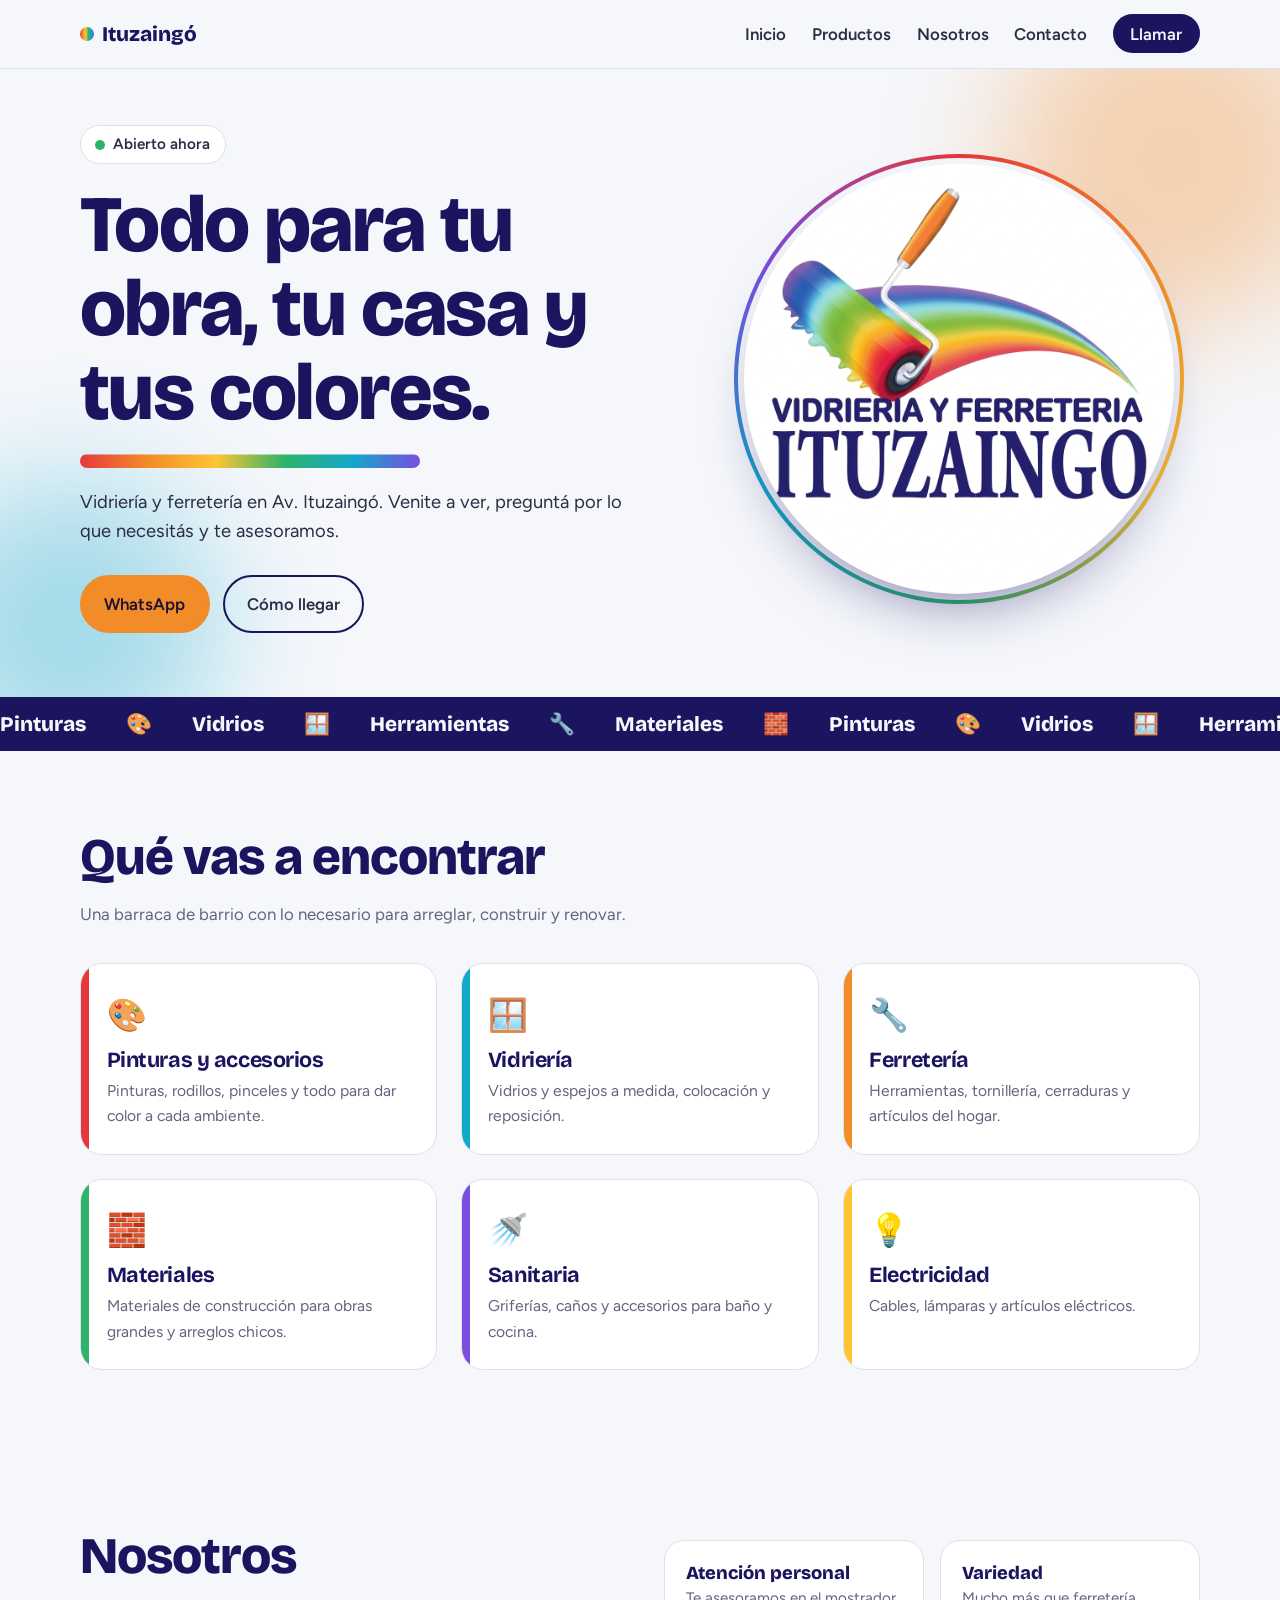
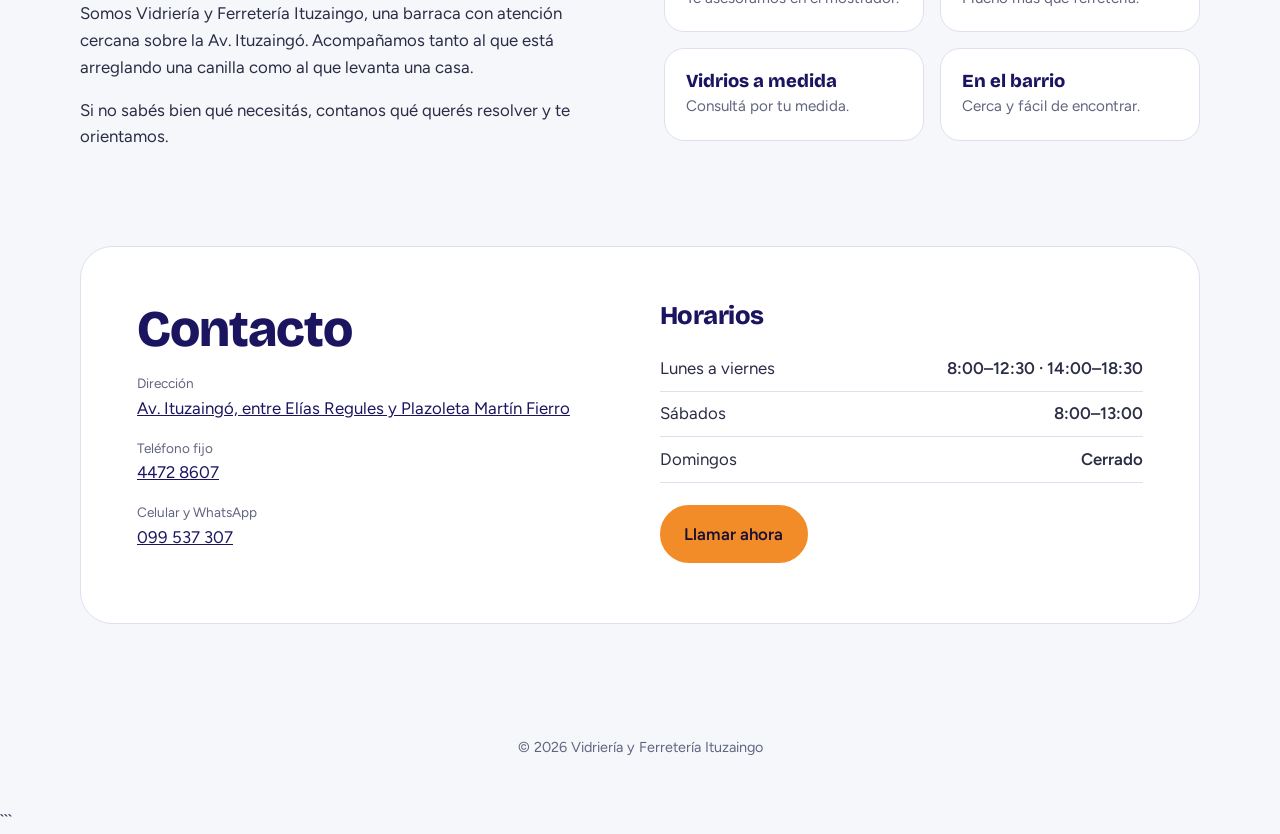
==== commit 34d6f1d1: "Update index.html" ====
--- a/index.html
+++ b/index.html
@@ -87,15 +87,15 @@
 .pills span{font-size:.95rem;color:var(--muted)}
 @media(max-width:820px){.about{grid-template-columns:1fr}}
 
-/* Contacto */
-.contact{background:var(--ink);color:#e9e8ff;border-radius:32px;padding:clamp(1.5rem,5vw,3.5rem);display:grid;grid-template-columns:1fr 1fr;gap:2.5rem}
-.contact h2{color:#fff}
-.contact a{color:#fff}
+/* Contacto adaptado a modo claro/oscuro */
+.contact{background:var(--card);color:var(--text);border:1px solid var(--line);border-radius:32px;padding:clamp(1.5rem,5vw,3.5rem);display:grid;grid-template-columns:1fr 1fr;gap:2.5rem}
+.contact h2{color:var(--ink)}
+.contact a{color:var(--ink)}
 .contact li{list-style:none;margin-bottom:1rem}
 .contact ul{padding:0}
-.contact small{display:block;opacity:.7;font-size:.85rem}
+.contact small{display:block;color:var(--muted);font-size:.85rem}
 .hrs{width:100%;border-collapse:collapse;margin-bottom:1.4rem}
-.hrs td{padding:.55rem 0;border-bottom:1px solid rgba(255,255,255,.18)}
+.hrs td{padding:.55rem 0;border-bottom:1px solid var(--line)}
 .hrs td:last-child{text-align:right;font-weight:600}
 @media(max-width:820px){.contact{grid-template-columns:1fr}}
 
@@ -222,4 +222,6 @@
   });
 </script>
 </body>
-</html>+</html>
+
+```
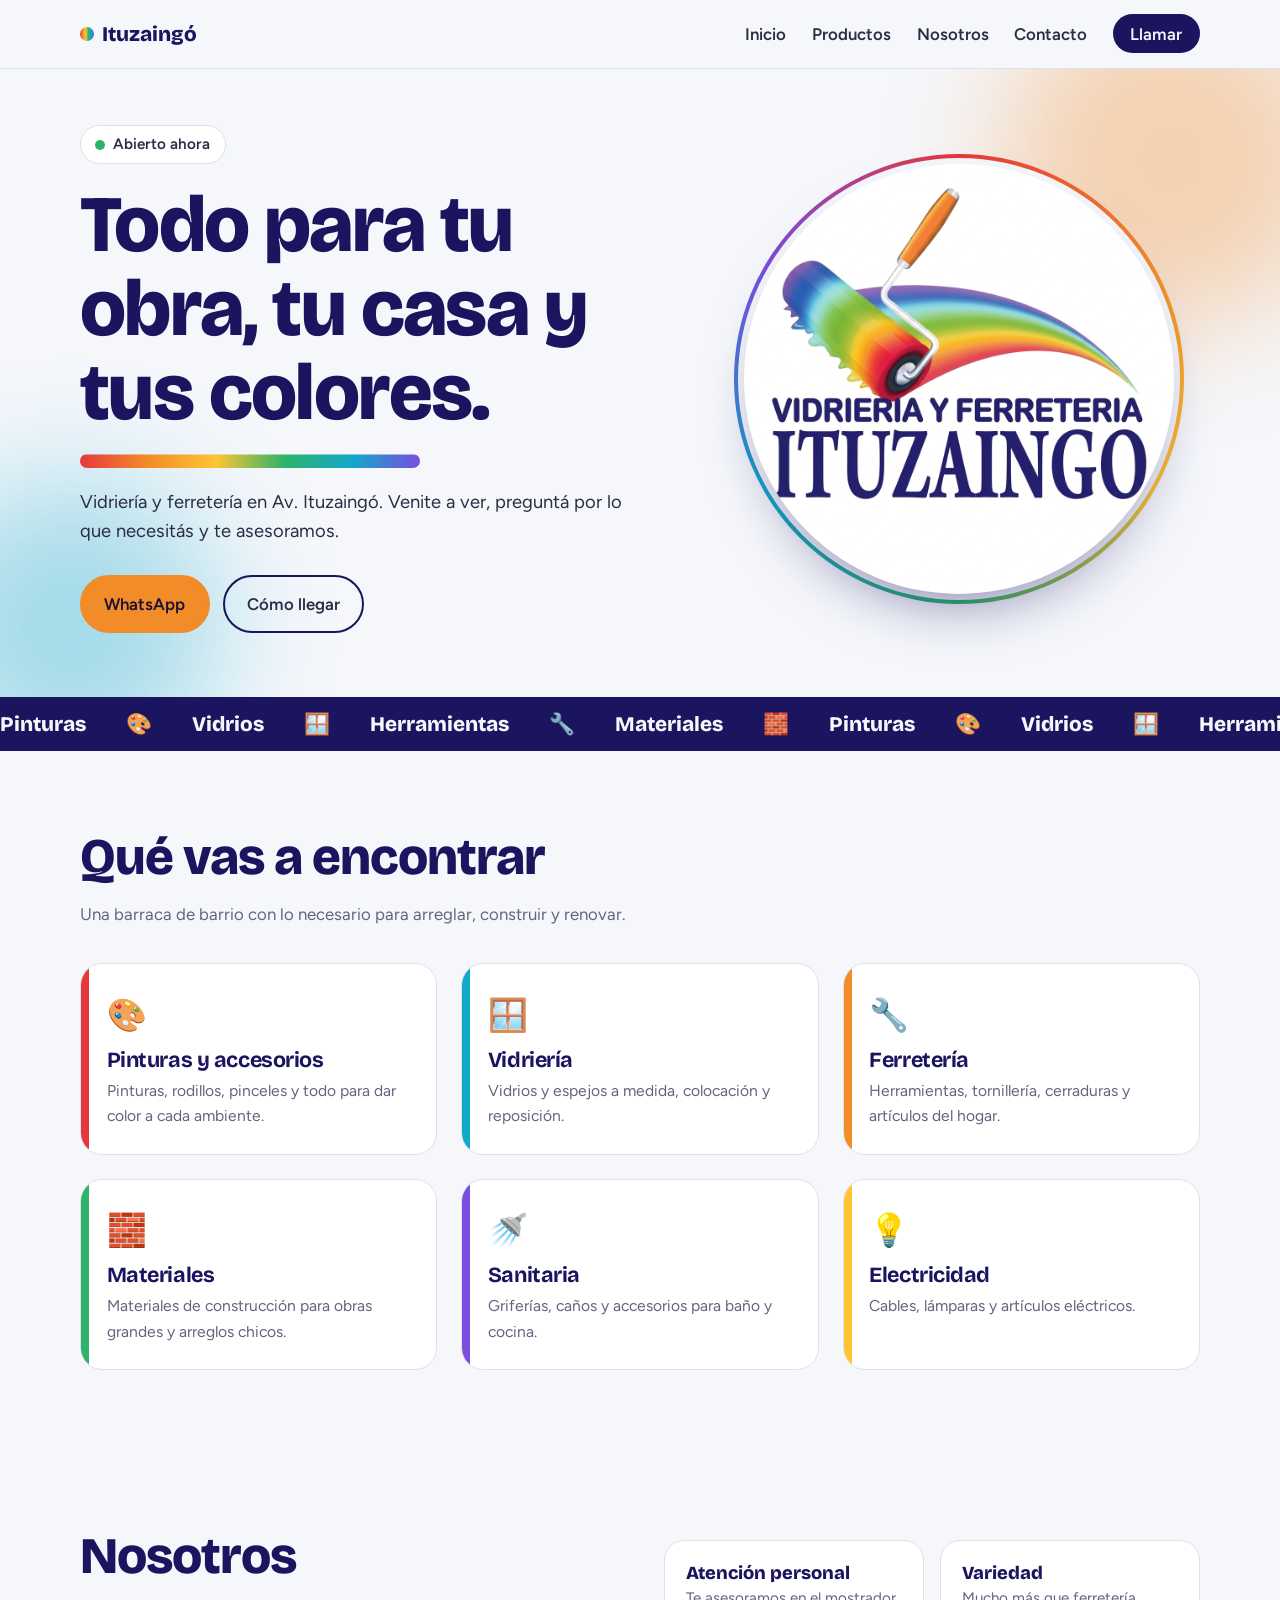
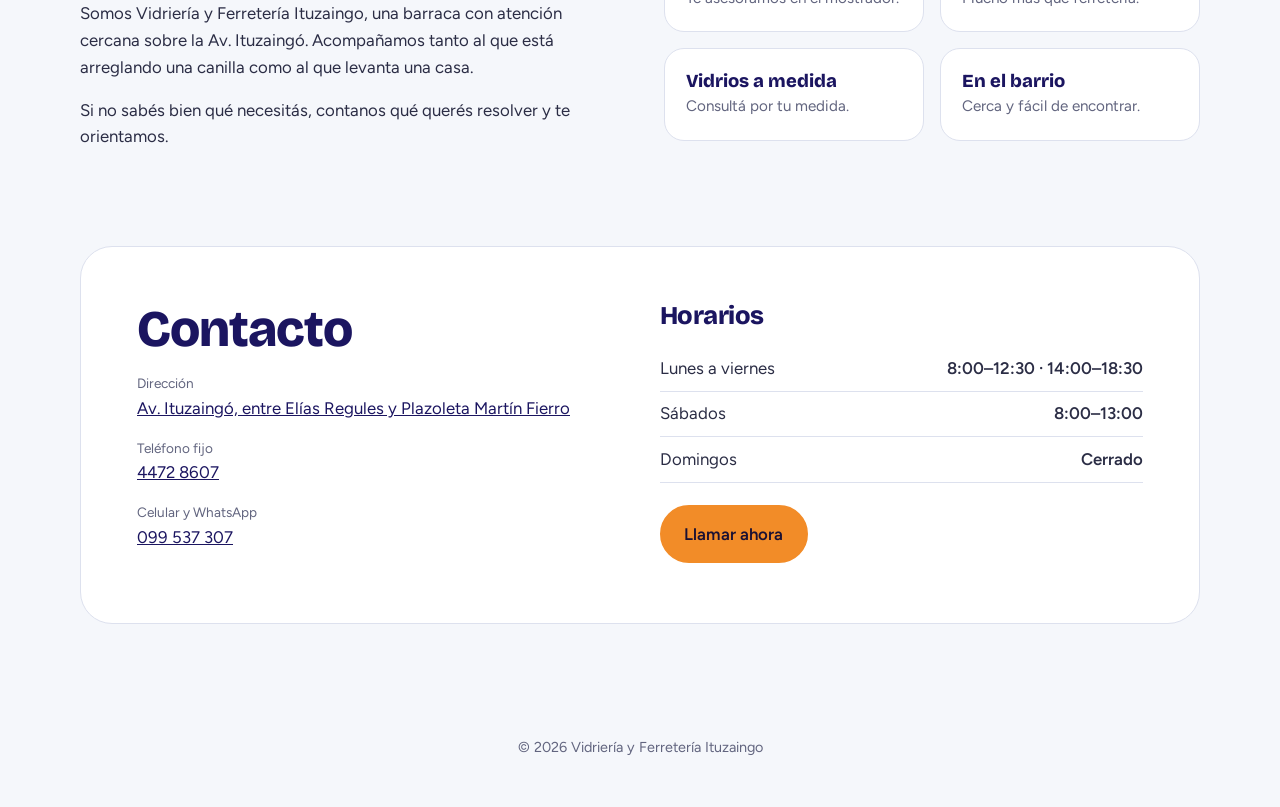
==== commit 27cedf46: "Arreglo" ====
--- a/index.html
+++ b/index.html
@@ -7,101 +7,7 @@
 <meta name="description" content="Vidriería y Ferretería Ituzaingo. Av. Ituzaingó, entre Elías Regules y Plazoleta Martín Fierro.">
 <link rel="preconnect" href="https://fonts.googleapis.com">
 <link href="https://fonts.googleapis.com/css2?family=Bricolage+Grotesque:opsz,wght@12..96,500;12..96,800&family=Figtree:wght@400;600&display=swap" rel="stylesheet">
-<style>
-:root{--bg:#f5f7fb;--ink:#1b1560;--text:#2b2d45;--muted:#62657f;--card:#fff;--line:#dde1ee;--o:#f28c28;--y:#ffc533;--g:#2fb36a;--t:#12a8c9;--p:#7b4de0;--r:#e5383b;
---rb:linear-gradient(90deg,var(--r),var(--o),var(--y),var(--g),var(--t),var(--p));
---d:'Bricolage Grotesque','Trebuchet MS',system-ui,sans-serif;--b:'Figtree',system-ui,-apple-system,'Segoe UI',sans-serif}
-:root:not([data-theme="light"]){color-scheme:light dark}
-@media (prefers-color-scheme:dark){:root:not([data-theme="light"]){--bg:#0e0f22;--ink:#f1f0ff;--text:#d9daf0;--muted:#9a9cc0;--card:#171936;--line:#2a2d55}}
-:root[data-theme="dark"]{--bg:#0e0f22;--ink:#f1f0ff;--text:#d9daf0;--muted:#9a9cc0;--card:#171936;--line:#2a2d55}
-*{box-sizing:border-box;margin:0}
-:root{padding-top:env(safe-area-inset-top,0px);padding-bottom:env(safe-area-inset-bottom,0px)}
-html{scroll-behavior:smooth;scroll-padding-top:84px}
-body{background:var(--bg);color:var(--text);font:400 1.05rem/1.6 var(--b);overflow-x:hidden}
-h1,h2,h3{font-family:var(--d);color:var(--ink);line-height:1.05;letter-spacing:-.02em}
-a{color:inherit}
-:focus-visible{outline:3px solid var(--o);outline-offset:3px;border-radius:6px}
-.w{width:min(1120px,100% - 2.5rem);margin-inline:auto}
-section{padding:5rem 0}
-h2{font-size:clamp(2rem,5vw,3.2rem);font-weight:800;margin-bottom:1rem}
-.lead{max-width:60ch;color:var(--muted)}
-
-/* Header */
-header{position:sticky;top:env(safe-area-inset-top,0px);z-index:20;background:color-mix(in srgb,var(--bg) 85%,transparent);backdrop-filter:blur(12px);border-bottom:1px solid var(--line)}
-header .w{display:flex;align-items:center;justify-content:space-between;height:68px}
-.brand{font:800 1.3rem var(--d);color:var(--ink);text-decoration:none;display:flex;gap:.5rem;align-items:center}
-.brand i{width:14px;height:14px;border-radius:50%;background:var(--rb);display:inline-block}
-nav ul{display:flex;gap:1.6rem;list-style:none;padding:0;align-items:center}
-nav a{text-decoration:none;font-weight:600;position:relative;padding:.3rem 0}
-nav a:not(.cta)::after{content:"";position:absolute;left:0;bottom:-2px;height:3px;width:100%;background:var(--rb);transform:scaleX(0);transform-origin:left;transition:transform .3s}
-nav a:not(.cta):hover::after{transform:scaleX(1)}
-.cta{background:var(--ink);color:var(--bg);padding:.6rem 1.1rem;border-radius:99px;font-weight:600;text-decoration:none}
-.burger{display:none;background:none;border:0;width:44px;height:44px;cursor:pointer;color:var(--ink)}
-.burger span{display:block;height:3px;background:currentColor;margin:6px 10px;border-radius:3px;transition:.3s}
-@media(max-width:820px){.burger{display:block}
-nav{position:fixed;inset:68px 0 auto 0;background:var(--bg);border-bottom:1px solid var(--line);padding:1rem 1.5rem 1.5rem;transform:translateY(-130%);transition:transform .35s;z-index:-1}
-nav.open{transform:none}nav ul{flex-direction:column;align-items:flex-start;gap:1rem;font-size:1.2rem}
-.burger.open span:nth-child(1){transform:translateY(9px) rotate(45deg)}.burger.open span:nth-child(2){opacity:0}.burger.open span:nth-child(3){transform:translateY(-9px) rotate(-45deg)}}
-
-/* Hero */
-.hero{padding:3.5rem 0 4rem;position:relative;overflow:hidden}
-.hero .w{display:grid;grid-template-columns:1.1fr .9fr;gap:3rem;align-items:center}
-.hero h1{font-size:clamp(2.6rem,7vw,5rem);font-weight:800}
-.hero p{margin:1.2rem 0 1.8rem;max-width:46ch;font-size:1.15rem}
-.sweep{display:block;height:14px;border-radius:99px;background:var(--rb);margin-top:1.2rem;width:min(340px,80%);clip-path:inset(0 100% 0 0);animation:paint 1.4s .3s cubic-bezier(.7,0,.2,1) forwards}
-@keyframes paint{to{clip-path:inset(0 0 0 0)}}
-.btns{display:flex;flex-wrap:wrap;gap:.8rem}
-.btn{display:inline-flex;align-items:center;gap:.5rem;padding:.85rem 1.4rem;border-radius:99px;font-weight:600;text-decoration:none;border:2px solid var(--ink);transition:transform .2s,box-shadow .2s}
-.btn.main{background:var(--o);border-color:var(--o);color:#1a1033}
-.btn:hover{transform:translateY(-3px);box-shadow:0 10px 24px -10px var(--o)}
-.logo-card{position:relative;border-radius:50%;width:min(100%,430px);aspect-ratio:1;margin-inline:auto;animation:float 7s ease-in-out infinite}
-.logo-card::before{content:"";position:absolute;inset:-10px;border-radius:50%;background:conic-gradient(var(--r),var(--o),var(--y),var(--g),var(--t),var(--p),var(--r));animation:spin 9s linear infinite}
-.logo-card img{position:relative;width:100%;height:100%;object-fit:cover;display:block;border-radius:50%;background:#fff;box-shadow:0 30px 60px -25px rgba(27,21,96,.55),0 0 0 6px var(--bg)}
-@keyframes spin{to{transform:rotate(360deg)}}
-@keyframes float{50%{transform:translateY(-14px) rotate(-1.5deg)}}
-.blob{position:absolute;border-radius:50%;filter:blur(60px);opacity:.35;z-index:-1}
-.status{display:inline-flex;gap:.5rem;align-items:center;font-weight:600;font-size:.95rem;background:var(--card);border:1px solid var(--line);padding:.4rem .9rem;border-radius:99px;margin-bottom:1.2rem}
-.status i{width:10px;height:10px;border-radius:50%;background:var(--g);animation:pulse 1.8s infinite}
-@keyframes pulse{0%{box-shadow:0 0 0 0 rgba(47,179,106,.6)}100%{box-shadow:0 0 0 12px transparent}}
-@media(max-width:820px){.hero .w{grid-template-columns:1fr}.logo-card{width:min(78%,340px);order:-1}}
-
-/* Marquee */
-.band{background:var(--ink);color:var(--bg);overflow:hidden;padding:.9rem 0;font:800 1.3rem var(--d)}
-.band div{display:flex;gap:2.5rem;width:max-content;animation:slide 30s linear infinite}
-@keyframes slide{to{transform:translateX(-50%)}}
-
-/* Productos */
-.grid{display:grid;grid-template-columns:repeat(auto-fit,minmax(280px,1fr));gap:1.5rem;margin-top:2.2rem}
-.card{background:var(--card);border:1px solid var(--line);border-radius:22px;padding:1.6rem;position:relative;overflow:hidden;transition:transform .3s,border-color .3s}
-.card::before{content:"";position:absolute;inset:0 auto 0 0;width:8px;background:var(--c);transition:width .35s}
-.card:hover{transform:translateY(-6px)}.card:hover::before{width:100%;opacity:.12}
-.card b{font-size:2rem;display:block;margin-bottom:.5rem;position:relative}
-.card h3{font-size:1.35rem;margin-bottom:.4rem;position:relative}
-.card p{font-size:.98rem;color:var(--muted);position:relative}
-
-/* Nosotros */
-.about{display:grid;grid-template-columns:1fr 1fr;gap:3rem;align-items:center}
-.pills{display:grid;grid-template-columns:1fr 1fr;gap:1rem}
-.pills div{background:var(--card);border:1px solid var(--line);border-radius:20px;padding:1.3rem}
-.pills strong{display:block;font:800 1.15rem var(--d);color:var(--ink)}
-.pills span{font-size:.95rem;color:var(--muted)}
-@media(max-width:820px){.about{grid-template-columns:1fr}}
-
-/* Contacto adaptado a modo claro/oscuro */
-.contact{background:var(--card);color:var(--text);border:1px solid var(--line);border-radius:32px;padding:clamp(1.5rem,5vw,3.5rem);display:grid;grid-template-columns:1fr 1fr;gap:2.5rem}
-.contact h2{color:var(--ink)}
-.contact a{color:var(--ink)}
-.contact li{list-style:none;margin-bottom:1rem}
-.contact ul{padding:0}
-.contact small{display:block;color:var(--muted);font-size:.85rem}
-.hrs{width:100%;border-collapse:collapse;margin-bottom:1.4rem}
-.hrs td{padding:.55rem 0;border-bottom:1px solid var(--line)}
-.hrs td:last-child{text-align:right;font-weight:600}
-@media(max-width:820px){.contact{grid-template-columns:1fr}}
-
-footer{padding:2rem 0 3rem;text-align:center;color:var(--muted);font-size:.9rem}
-@media(prefers-reduced-motion:reduce){*{animation:none!important;transition:none!important}.sweep{clip-path:none}html{scroll-behavior:auto}}
-</style>
+<link rel="stylesheet" href="css/styles.css">
 </head>
 <body>
 
@@ -204,24 +110,6 @@
 
 <footer>© <span id="yr"></span> Vidriería y Ferretería Ituzaingo</footer>
 
-<script>
-  document.getElementById('yr').textContent = new Date().getFullYear();
-
-  // Menú hamburguesa móvil básico
-  const burger = document.querySelector('.burger');
-  const nav = document.getElementById('nav');
-  burger.addEventListener('click', () => {
-    burger.classList.toggle('open');
-    nav.classList.toggle('open');
-  });
-  document.querySelectorAll('nav a').forEach(link => {
-    link.addEventListener('click', () => {
-      burger.classList.remove('open');
-      nav.classList.remove('open');
-    });
-  });
-</script>
+<script src="js/main.js"></script>
 </body>
 </html>
-
-```
--- a/css/styles.css
+++ b/css/styles.css
@@ -0,0 +1,93 @@
+:root{--bg:#f5f7fb;--ink:#1b1560;--text:#2b2d45;--muted:#62657f;--card:#fff;--line:#dde1ee;--o:#f28c28;--y:#ffc533;--g:#2fb36a;--t:#12a8c9;--p:#7b4de0;--r:#e5383b;
+--rb:linear-gradient(90deg,var(--r),var(--o),var(--y),var(--g),var(--t),var(--p));
+--d:'Bricolage Grotesque','Trebuchet MS',system-ui,sans-serif;--b:'Figtree',system-ui,-apple-system,'Segoe UI',sans-serif}
+:root:not([data-theme="light"]){color-scheme:light dark}
+@media (prefers-color-scheme:dark){:root:not([data-theme="light"]){--bg:#0e0f22;--ink:#f1f0ff;--text:#d9daf0;--muted:#9a9cc0;--card:#171936;--line:#2a2d55}}
+:root[data-theme="dark"]{--bg:#0e0f22;--ink:#f1f0ff;--text:#d9daf0;--muted:#9a9cc0;--card:#171936;--line:#2a2d55}
+*{box-sizing:border-box;margin:0}
+:root{padding-top:env(safe-area-inset-top,0px);padding-bottom:env(safe-area-inset-bottom,0px)}
+html{scroll-behavior:smooth;scroll-padding-top:84px}
+body{background:var(--bg);color:var(--text);font:400 1.05rem/1.6 var(--b);overflow-x:hidden}
+h1,h2,h3{font-family:var(--d);color:var(--ink);line-height:1.05;letter-spacing:-.02em}
+a{color:inherit}
+:focus-visible{outline:3px solid var(--o);outline-offset:3px;border-radius:6px}
+.w{width:min(1120px,100% - 2.5rem);margin-inline:auto}
+section{padding:5rem 0}
+h2{font-size:clamp(2rem,5vw,3.2rem);font-weight:800;margin-bottom:1rem}
+.lead{max-width:60ch;color:var(--muted)}
+
+/* Header */
+header{position:sticky;top:env(safe-area-inset-top,0px);z-index:20;background:color-mix(in srgb,var(--bg) 85%,transparent);backdrop-filter:blur(12px);border-bottom:1px solid var(--line)}
+header .w{display:flex;align-items:center;justify-content:space-between;height:68px}
+.brand{font:800 1.3rem var(--d);color:var(--ink);text-decoration:none;display:flex;gap:.5rem;align-items:center}
+.brand i{width:14px;height:14px;border-radius:50%;background:var(--rb);display:inline-block}
+nav ul{display:flex;gap:1.6rem;list-style:none;padding:0;align-items:center}
+nav a{text-decoration:none;font-weight:600;position:relative;padding:.3rem 0}
+nav a:not(.cta)::after{content:"";position:absolute;left:0;bottom:-2px;height:3px;width:100%;background:var(--rb);transform:scaleX(0);transform-origin:left;transition:transform .3s}
+nav a:not(.cta):hover::after{transform:scaleX(1)}
+.cta{background:var(--ink);color:var(--bg);padding:.6rem 1.1rem;border-radius:99px;font-weight:600;text-decoration:none}
+.burger{display:none;background:none;border:0;width:44px;height:44px;cursor:pointer;color:var(--ink)}
+.burger span{display:block;height:3px;background:currentColor;margin:6px 10px;border-radius:3px;transition:.3s}
+@media(max-width:820px){.burger{display:block}
+nav{position:fixed;inset:68px 0 auto 0;background:var(--bg);border-bottom:1px solid var(--line);padding:1rem 1.5rem 1.5rem;transform:translateY(-130%);transition:transform .35s;z-index:-1}
+nav.open{transform:none}nav ul{flex-direction:column;align-items:flex-start;gap:1rem;font-size:1.2rem}
+.burger.open span:nth-child(1){transform:translateY(9px) rotate(45deg)}.burger.open span:nth-child(2){opacity:0}.burger.open span:nth-child(3){transform:translateY(-9px) rotate(-45deg)}}
+
+/* Hero */
+.hero{padding:3.5rem 0 4rem;position:relative;overflow:hidden}
+.hero .w{display:grid;grid-template-columns:1.1fr .9fr;gap:3rem;align-items:center}
+.hero h1{font-size:clamp(2.6rem,7vw,5rem);font-weight:800}
+.hero p{margin:1.2rem 0 1.8rem;max-width:46ch;font-size:1.15rem}
+.sweep{display:block;height:14px;border-radius:99px;background:var(--rb);margin-top:1.2rem;width:min(340px,80%);clip-path:inset(0 100% 0 0);animation:paint 1.4s .3s cubic-bezier(.7,0,.2,1) forwards}
+@keyframes paint{to{clip-path:inset(0 0 0 0)}}
+.btns{display:flex;flex-wrap:wrap;gap:.8rem}
+.btn{display:inline-flex;align-items:center;gap:.5rem;padding:.85rem 1.4rem;border-radius:99px;font-weight:600;text-decoration:none;border:2px solid var(--ink);transition:transform .2s,box-shadow .2s}
+.btn.main{background:var(--o);border-color:var(--o);color:#1a1033}
+.btn:hover{transform:translateY(-3px);box-shadow:0 10px 24px -10px var(--o)}
+.logo-card{position:relative;border-radius:50%;width:min(100%,430px);aspect-ratio:1;margin-inline:auto;animation:float 7s ease-in-out infinite}
+.logo-card::before{content:"";position:absolute;inset:-10px;border-radius:50%;background:conic-gradient(var(--r),var(--o),var(--y),var(--g),var(--t),var(--p),var(--r));animation:spin 9s linear infinite}
+.logo-card img{position:relative;width:100%;height:100%;object-fit:cover;display:block;border-radius:50%;background:#fff;box-shadow:0 30px 60px -25px rgba(27,21,96,.55),0 0 0 6px var(--bg)}
+@keyframes spin{to{transform:rotate(360deg)}}
+@keyframes float{50%{transform:translateY(-14px) rotate(-1.5deg)}}
+.blob{position:absolute;border-radius:50%;filter:blur(60px);opacity:.35;z-index:-1}
+.status{display:inline-flex;gap:.5rem;align-items:center;font-weight:600;font-size:.95rem;background:var(--card);border:1px solid var(--line);padding:.4rem .9rem;border-radius:99px;margin-bottom:1.2rem}
+.status i{width:10px;height:10px;border-radius:50%;background:var(--g);animation:pulse 1.8s infinite}
+@keyframes pulse{0%{box-shadow:0 0 0 0 rgba(47,179,106,.6)}100%{box-shadow:0 0 0 12px transparent}}
+@media(max-width:820px){.hero .w{grid-template-columns:1fr}.logo-card{width:min(78%,340px);order:-1}}
+
+/* Marquee */
+.band{background:var(--ink);color:var(--bg);overflow:hidden;padding:.9rem 0;font:800 1.3rem var(--d)}
+.band div{display:flex;gap:2.5rem;width:max-content;animation:slide 30s linear infinite}
+@keyframes slide{to{transform:translateX(-50%)}}
+
+/* Productos */
+.grid{display:grid;grid-template-columns:repeat(auto-fit,minmax(280px,1fr));gap:1.5rem;margin-top:2.2rem}
+.card{background:var(--card);border:1px solid var(--line);border-radius:22px;padding:1.6rem;position:relative;overflow:hidden;transition:transform .3s,border-color .3s}
+.card::before{content:"";position:absolute;inset:0 auto 0 0;width:8px;background:var(--c);transition:width .35s}
+.card:hover{transform:translateY(-6px)}.card:hover::before{width:100%;opacity:.12}
+.card b{font-size:2rem;display:block;margin-bottom:.5rem;position:relative}
+.card h3{font-size:1.35rem;margin-bottom:.4rem;position:relative}
+.card p{font-size:.98rem;color:var(--muted);position:relative}
+
+/* Nosotros */
+.about{display:grid;grid-template-columns:1fr 1fr;gap:3rem;align-items:center}
+.pills{display:grid;grid-template-columns:1fr 1fr;gap:1rem}
+.pills div{background:var(--card);border:1px solid var(--line);border-radius:20px;padding:1.3rem}
+.pills strong{display:block;font:800 1.15rem var(--d);color:var(--ink)}
+.pills span{font-size:.95rem;color:var(--muted)}
+@media(max-width:820px){.about{grid-template-columns:1fr}}
+
+/* Contacto adaptado a modo claro/oscuro */
+.contact{background:var(--card);color:var(--text);border:1px solid var(--line);border-radius:32px;padding:clamp(1.5rem,5vw,3.5rem);display:grid;grid-template-columns:1fr 1fr;gap:2.5rem}
+.contact h2{color:var(--ink)}
+.contact a{color:var(--ink)}
+.contact li{list-style:none;margin-bottom:1rem}
+.contact ul{padding:0}
+.contact small{display:block;color:var(--muted);font-size:.85rem}
+.hrs{width:100%;border-collapse:collapse;margin-bottom:1.4rem}
+.hrs td{padding:.55rem 0;border-bottom:1px solid var(--line)}
+.hrs td:last-child{text-align:right;font-weight:600}
+@media(max-width:820px){.contact{grid-template-columns:1fr}}
+
+footer{padding:2rem 0 3rem;text-align:center;color:var(--muted);font-size:.9rem}
+@media(prefers-reduced-motion:reduce){*{animation:none!important;transition:none!important}.sweep{clip-path:none}html{scroll-behavior:auto}}
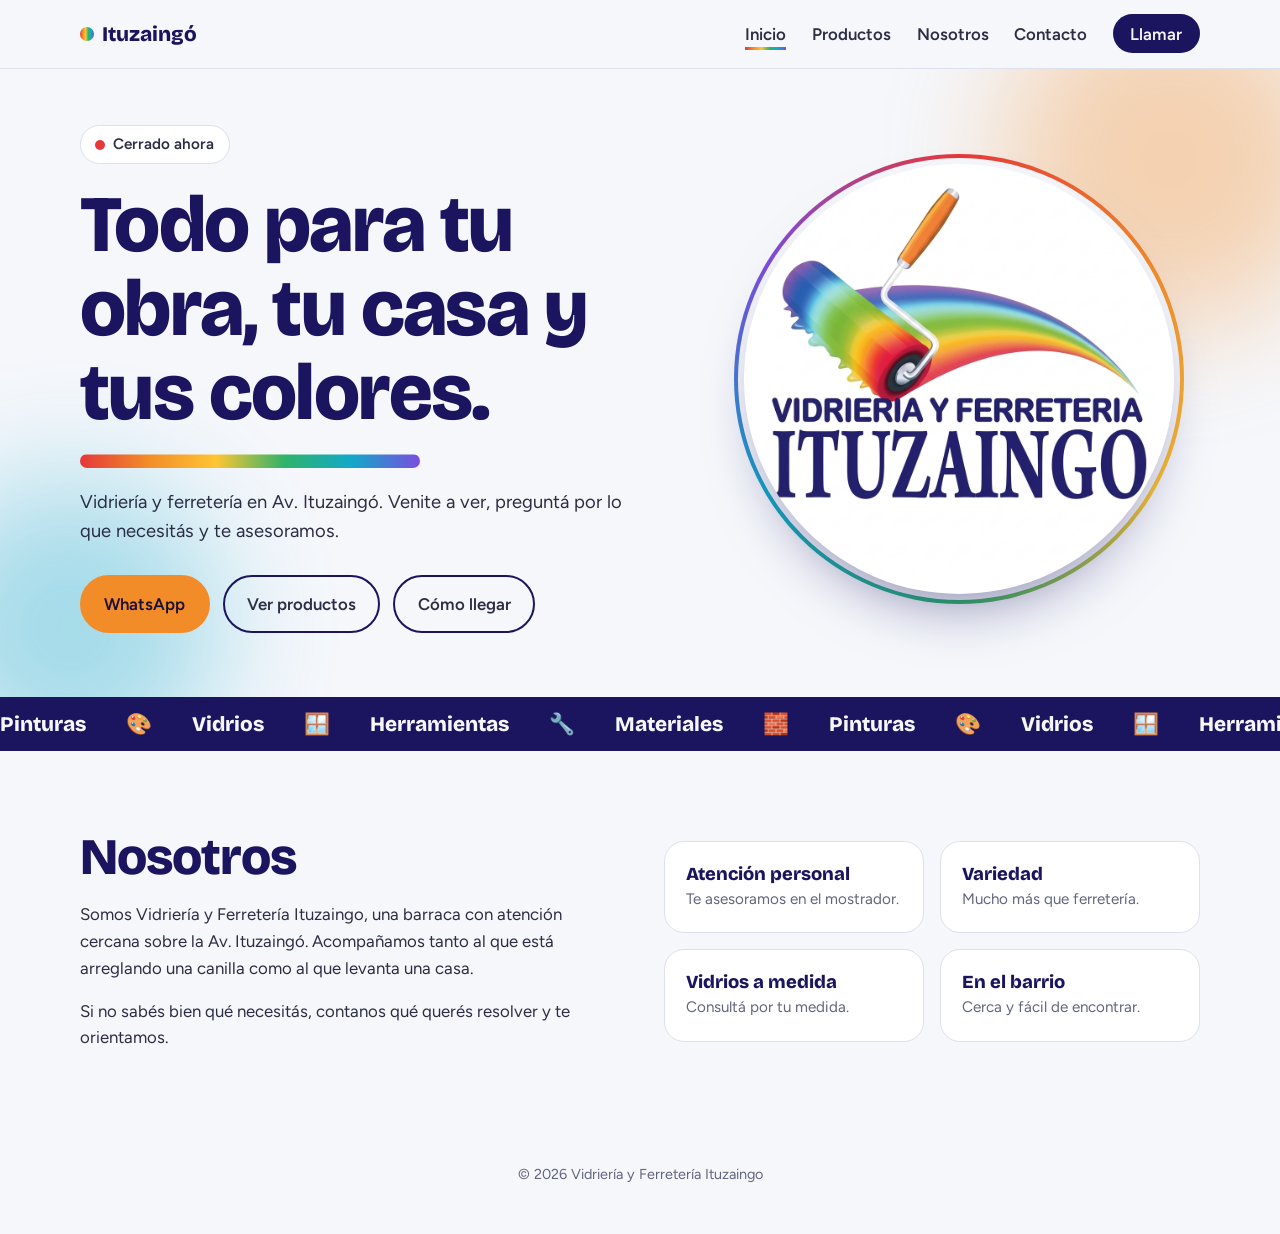
==== commit 92a37a87: "Arreglos" ====
--- a/index.html
+++ b/index.html
@@ -8,6 +8,7 @@
 <link rel="preconnect" href="https://fonts.googleapis.com">
 <link href="https://fonts.googleapis.com/css2?family=Bricolage+Grotesque:opsz,wght@12..96,500;12..96,800&family=Figtree:wght@400;600&display=swap" rel="stylesheet">
 <link rel="stylesheet" href="css/styles.css">
+<link rel="stylesheet" href="css/paginas.css">
 </head>
 <body>
 
@@ -17,10 +18,10 @@
     <button class="burger" aria-label="Abrir menú" aria-expanded="false"><span></span><span></span><span></span></button>
     <nav id="nav">
       <ul>
-        <li><a href="#inicio">Inicio</a></li>
-        <li><a href="#productos">Productos</a></li>
+        <li><a href="#inicio" aria-current="page">Inicio</a></li>
+        <li><a href="productos.html">Productos</a></li>
         <li><a href="#nosotros">Nosotros</a></li>
-        <li><a href="#contacto">Contacto</a></li>
+        <li><a href="contacto.html">Contacto</a></li>
         <li><a class="cta" href="tel:099537307">Llamar</a></li>
       </ul>
     </nav>
@@ -39,7 +40,8 @@
         <p>Vidriería y ferretería en Av. Ituzaingó. Venite a ver, preguntá por lo que necesitás y te asesoramos.</p>
         <div class="btns">
           <a class="btn main" href="https://wa.me/59899537307" target="_blank" rel="noopener">WhatsApp</a>
-          <a class="btn" href="#contacto">Cómo llegar</a>
+          <a class="btn" href="productos.html">Ver productos</a>
+          <a class="btn" href="contacto.html">Cómo llegar</a>
         </div>
       </div>
       <div class="logo-card">
@@ -51,21 +53,6 @@
   <div class="band" aria-hidden="true">
     <div><span>Pinturas</span><span>🎨</span><span>Vidrios</span><span>🪟</span><span>Herramientas</span><span>🔧</span><span>Materiales</span><span>🧱</span><span>Pinturas</span><span>🎨</span><span>Vidrios</span><span>🪟</span><span>Herramientas</span><span>🔧</span><span>Materiales</span><span>🧱</span></div>
   </div>
-
-  <section id="productos">
-    <div class="w">
-      <h2>Qué vas a encontrar</h2>
-      <p class="lead">Una barraca de barrio con lo necesario para arreglar, construir y renovar.</p>
-      <div class="grid">
-        <div class="card" style="--c:var(--r)"><b>🎨</b><h3>Pinturas y accesorios</h3><p>Pinturas, rodillos, pinceles y todo para dar color a cada ambiente.</p></div>
-        <div class="card" style="--c:var(--t)"><b>🪟</b><h3>Vidriería</h3><p>Vidrios y espejos a medida, colocación y reposición.</p></div>
-        <div class="card" style="--c:var(--o)"><b>🔧</b><h3>Ferretería</h3><p>Herramientas, tornillería, cerraduras y artículos del hogar.</p></div>
-        <div class="card" style="--c:var(--g)"><b>🧱</b><h3>Materiales</h3><p>Materiales de construcción para obras grandes y arreglos chicos.</p></div>
-        <div class="card" style="--c:var(--p)"><b>🚿</b><h3>Sanitaria</h3><p>Griferías, caños y accesorios para baño y cocina.</p></div>
-        <div class="card" style="--c:var(--y)"><b>💡</b><h3>Electricidad</h3><p>Cables, lámparas y artículos eléctricos.</p></div>
-      </div>
-    </div>
-  </section>
 
   <section id="nosotros">
     <div class="w about">
@@ -82,30 +69,6 @@
       </div>
     </div>
   </section>
-
-  <section id="contacto" style="padding-top:1rem">
-    <div class="w">
-      <div class="contact">
-        <div>
-          <h2>Contacto</h2>
-          <ul>
-            <li><small>Dirección</small><a href="https://www.google.com/maps/search/?api=1&query=Av.+Ituzaingó+y+Elías+Regules" target="_blank" rel="noopener">Av. Ituzaingó, entre Elías Regules y Plazoleta Martín Fierro</a></li>
-            <li><small>Teléfono fijo</small><a href="tel:44728607">4472 8607</a></li>
-            <li><small>Celular y WhatsApp</small><a href="https://wa.me/59899537307" target="_blank" rel="noopener">099 537 307</a></li>
-          </ul>
-        </div>
-        <div>
-          <h2 style="font-size:1.6rem">Horarios</h2>
-          <table class="hrs">
-            <tr><td>Lunes a viernes</td><td>8:00–12:30 · 14:00–18:30</td></tr>
-            <tr><td>Sábados</td><td>8:00–13:00</td></tr>
-            <tr><td>Domingos</td><td>Cerrado</td></tr>
-          </table>
-          <a class="btn main" href="tel:099537307">Llamar ahora</a>
-        </div>
-      </div>
-    </div>
-  </section>
 </main>
 
 <footer>© <span id="yr"></span> Vidriería y Ferretería Ituzaingo</footer>
--- a/css/paginas.css
+++ b/css/paginas.css
@@ -0,0 +1,60 @@
+/* Páginas internas (Productos, Contacto). Se carga después de styles.css
+   y usa sus variables: --ink --text --muted --card --line --bg y los colores --r --o --y --g --t --p. */
+
+/* Página actual en el menú: deja fija la línea de colores del hover */
+nav a[aria-current="page"]:not(.cta)::after{transform:scaleX(1)}
+
+/* Encabezado de página interna */
+.page-head{position:relative;overflow:hidden;padding:3.5rem 0 1.5rem}
+.page-head h1{font-size:clamp(2.4rem,6vw,4rem);font-weight:800;margin-bottom:.9rem}
+.page-head .status{margin-bottom:1rem}
+
+/* Solo para lectores de pantalla */
+.sr{position:absolute;width:1px;height:1px;overflow:hidden;clip:rect(0 0 0 0);white-space:nowrap}
+
+/* Buscador y filtros */
+.tools{display:flex;flex-direction:column;gap:1rem;margin-bottom:2rem}
+.tools input{
+  width:100%;max-width:26rem;font:inherit;color:var(--text);
+  background:var(--card);border:1px solid var(--line);
+  border-radius:99px;padding:.8rem 1.2rem;
+}
+.tools input::placeholder{color:var(--muted)}
+.chips{display:flex;flex-wrap:wrap;gap:.5rem}
+.chip{
+  display:inline-flex;align-items:center;cursor:pointer;
+  font:600 .92rem var(--b);color:var(--ink);
+  background:var(--card);border:1px solid var(--line);
+  border-radius:99px;padding:.5rem 1rem;
+  transition:border-color .2s,background .2s;
+}
+.chip i{width:.6em;height:.6em;border-radius:50%;background:var(--c);margin-right:.5em}
+.chip:hover{border-color:var(--ink)}
+.chip[aria-pressed="true"]{background:var(--ink);border-color:var(--ink);color:var(--bg)}
+@media(min-width:760px){.tools{flex-direction:row;flex-wrap:wrap;align-items:center;gap:1rem 1.5rem}.tools input{flex:0 1 22rem}}
+
+/* Tarjetas de rubro (extienden .card) */
+.card[hidden],.cat li[hidden],.vacio[hidden]{display:none}
+.cat{display:flex;flex-direction:column}
+.cat ul{list-style:none;padding:0;margin:1rem 0 1.4rem;position:relative}
+.cat li{position:relative;padding:.28rem 0 .28rem 1.1rem;font-size:.98rem;line-height:1.4}
+.cat li::before{content:"";position:absolute;left:0;top:.85em;width:.5rem;height:.5rem;border-radius:2px;background:var(--c)}
+.cat .ask{
+  position:relative;margin-top:auto;align-self:flex-start;
+  font-weight:600;color:var(--ink);
+  text-decoration:underline;text-decoration-color:var(--c);
+  text-decoration-thickness:3px;text-underline-offset:.3em;
+}
+
+/* Sin resultados */
+.vacio{max-width:40rem;padding:1rem 0 0}
+.vacio h3{font-size:1.5rem;margin-bottom:.4rem}
+.vacio p{margin-bottom:1.2rem;color:var(--muted)}
+
+/* Cierre del catálogo */
+.cierre{
+  margin-top:3.5rem;padding-top:2rem;border-top:1px solid var(--line);
+  display:flex;flex-wrap:wrap;gap:1.5rem 3rem;align-items:center;justify-content:space-between;
+}
+.cierre h2{font-size:clamp(1.6rem,4vw,2.2rem);margin-bottom:.5rem}
+.cierre p{max-width:46ch;color:var(--muted)}
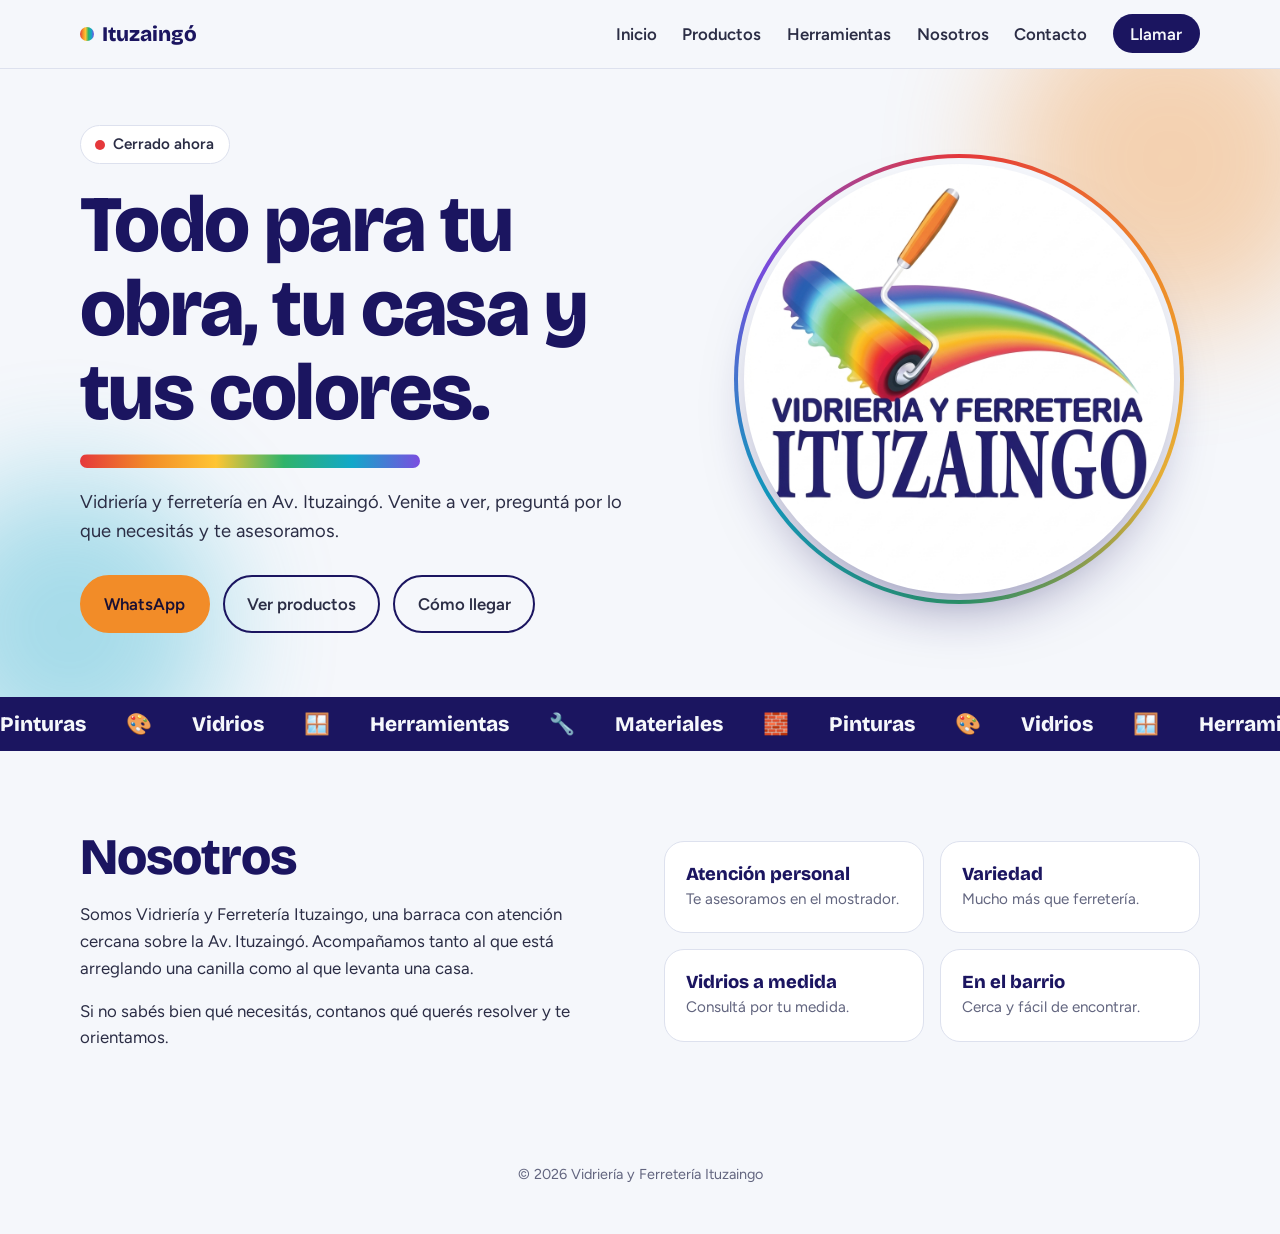
==== commit cd2bda7c: "Arreglos" ====
--- a/index.html
+++ b/index.html
@@ -11,23 +11,22 @@
 <link rel="stylesheet" href="css/paginas.css">
 </head>
 <body>
-
 <header>
   <div class="w">
-    <a class="brand" href="#inicio"><i></i>Ituzaingó</a>
+    <a class="brand" href="index.html"><i></i>Ituzaingó</a>
     <button class="burger" aria-label="Abrir menú" aria-expanded="false"><span></span><span></span><span></span></button>
     <nav id="nav">
       <ul>
-        <li><a href="#inicio" aria-current="page">Inicio</a></li>
+        <li><a href="index.html">Inicio</a></li>
         <li><a href="productos.html">Productos</a></li>
-        <li><a href="#nosotros">Nosotros</a></li>
+        <li><a href="herramientas.html">Herramientas</a></li>
+        <li><a href="index.html#nosotros">Nosotros</a></li>
         <li><a href="contacto.html">Contacto</a></li>
         <li><a class="cta" href="tel:099537307">Llamar</a></li>
       </ul>
     </nav>
   </div>
 </header>
-
 <main>
   <section class="hero" id="inicio">
     <div class="blob" style="width:340px;height:340px;background:var(--o);top:-80px;right:-60px"></div>
